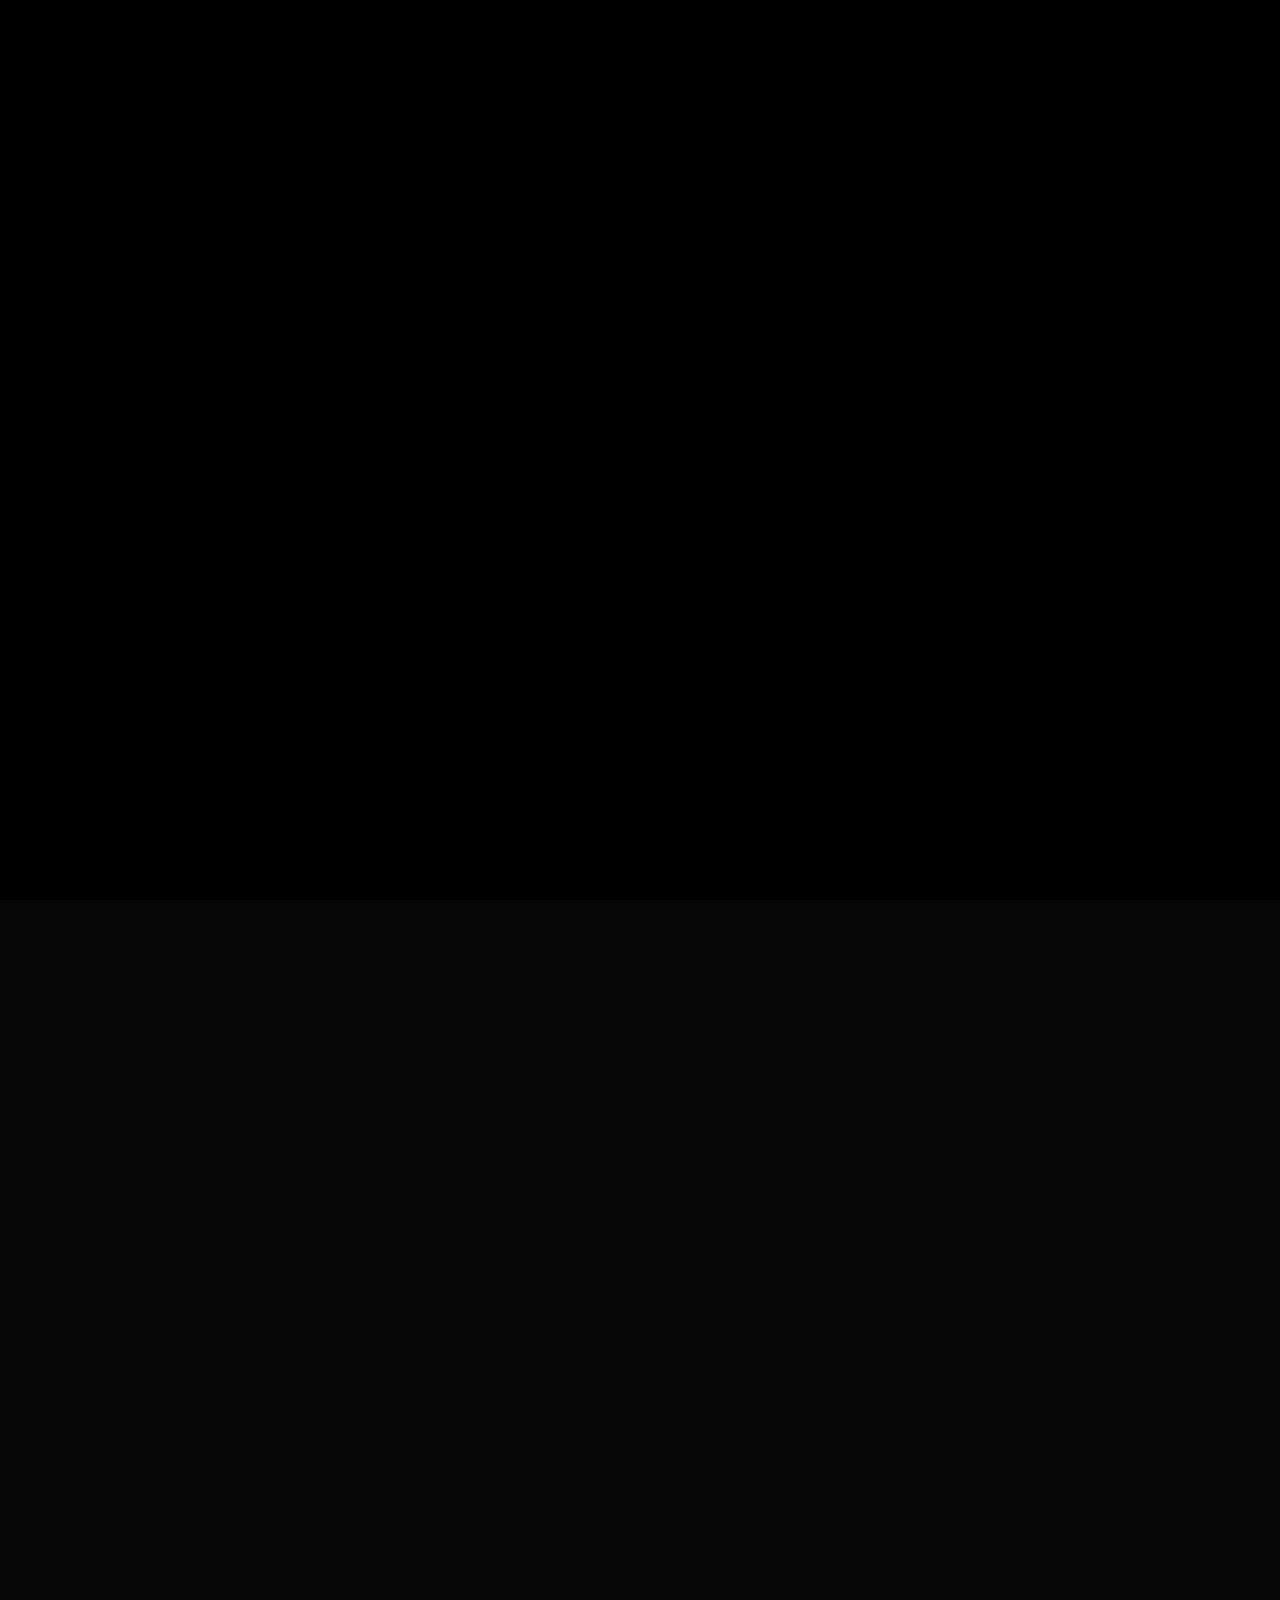
==== index.html @ 96fe430b "feat: preloader polish and cinematic hero section redesign" ====
<!DOCTYPE html>
<html lang="en">
<head>
    <meta charset="UTF-8">
    <meta name="viewport" content="width=device-width, initial-scale=1.0">
    <title>Atharva Agarwal | Designer & Developer</title>
    <meta name="description" content="Portfolio of Atharva Agarwal — Designer, Developer, and Creative Technologist based in Jaipur, India.">
    <link rel="stylesheet" href="https://cdnjs.cloudflare.com/ajax/libs/font-awesome/6.5.0/css/all.min.css">
    <link rel="stylesheet" href="style.css">
</head>
<body>

    <!-- DYNAMIC ENTRY PRELOADER (Horizontal Tapestry Arc + Word Collision + Marvel Reveal) -->
    <div id="preloader" class="marvel-overlay">
        <!-- Flowing Tapestry of Curved Rows -->
        <div class="flow-rows-wrapper" id="flow-wrapper">
            <div class="flow-row row-1" id="flow-row-1"></div>
            <div class="flow-row row-2" id="flow-row-2"></div>
            <div class="flow-row row-3" id="flow-row-3"></div>
            <div class="flow-row row-4" id="flow-row-4"></div>
            <div class="flow-row row-5" id="flow-row-5"></div>
            <div class="flow-row row-6" id="flow-row-6"></div>
        </div>

        <!-- Collision overlays -->
        <div class="collision-wrapper" id="c-wrapper">
            <div class="collision-word word-left" id="c-left">DESIGN</div>
            <div class="collision-word word-right" id="c-right">DEVELOP</div>
        </div>

        <!-- Marvel Centered Logo -->
        <div class="marvel-logo-container">
            <h1 class="marvel-logo" id="marvel-logo-text">ATHARVA</h1>
        </div>
        
        <div class="shockwave" id="marvel-shockwave"></div>
        <div class="marvel-flash" id="marvel-flash-light"></div>
    </div>

    <!-- CUSTOM MOUSE CURSORS -->
    <div id="cursor-dot"></div>
    <div id="cursor-circle"></div>

    <!-- HEADER NAVIGATION WITH PROGRESS BAR -->
    <header id="header">
        <div class="nav-container">
            <div class="nav-brand">
                <a href="#" class="nav-brand-name">ATHARVA AGARWAL</a>
                <span class="nav-brand-title">DESIGNER & DEVELOPER / BIT MESRA</span>
            </div>
            <nav class="nav-menu">
                <ul>
                    <li><a href="#about" class="nav-menu-link">about</a></li>
                    <li><a href="#cases" class="nav-menu-link">works</a></li>
                    <li><a href="#awards" class="nav-menu-link">certs</a></li>
                    <li><a href="#footer" class="nav-menu-link">contact</a></li>
                </ul>
                <a href="resume.pdf" class="nav-resume-btn" target="_blank">Resume</a>
            </nav>
            <button id="mobile-toggle" class="mobile-toggle" aria-label="Toggle menu">
                <span></span><span></span><span></span>
            </button>
        </div>
        <div class="scroll-progress-bar" id="scroll-progress"></div>
    </header>

    <!-- MOBILE NAVIGATION MENU -->
    <div id="mobile-menu" class="mobile-menu">
        <ul>
            <li><a href="#about" class="mobile-menu-link">about</a></li>
            <li><a href="#cases" class="mobile-menu-link">works</a></li>
            <li><a href="#awards" class="mobile-menu-link">certs</a></li>
            <li><a href="#footer" class="mobile-menu-link">contact</a></li>
            <li><a href="resume.pdf" class="mobile-menu-link" target="_blank">resume</a></li>
        </ul>
    </div>

    <main>
        <!-- ============ HERO SECTION ============ -->
        <section id="hero" class="hero-section">
            <div class="container">
                <div class="hero-grid">
                    <!-- Left Side: Massive Typography -->
                    <div class="hero-left">
                        <h1 class="hero-title" id="hero-heading">
                            <span class="split-line"><span class="outline">ATHARVA</span></span>
                            <span class="split-line"><span>AGARWAL</span></span>
                        </h1>
                        <div class="hero-subtitle uppercase">
                            Creative Developer & Designer
                        </div>
                        <div class="hero-meta uppercase">
                            BIT Mesra / Jaipur, India
                        </div>
                    </div>
                    
                    <!-- Right Side: Styled Brutalist Card -->
                    <div class="hero-right">
                        <div class="hero-card">
                            <!-- Rotating availability badge -->
                            <div class="hero-badge-container">
                                <svg viewBox="0 0 100 100" class="hero-badge-star">
                                    <polygon points="50,2 65,35 98,35 71,57 81,91 50,70 19,91 29,57 2,35 35,35" fill="currentColor"/>
                                </svg>
                                <span class="hero-badge-text uppercase"><strong id="current-month">JUN</strong> available for work</span>
                            </div>
                            
                            <p class="hero-description">
                                I am a developer and creative technologist based in India. Pursuing a <strong>BCA at BIT Mesra (Jaipur)</strong>, I combine full-stack engineering with scriptwriting and SEO storytelling. I love minimalist designs, psychological dramas, and cost-efficient AI.
                            </p>
                            
                            <a href="#footer" class="btn-marquee full-width">
                                <span>Get in Touch</span>
                                <div class="marquee-wrapper">
                                    <div class="marquee-inner">
                                        <span>Get in Touch</span>
                                        <span>Get in Touch</span>
                                        <span>Get in Touch</span>
                                        <span>Get in Touch</span>
                                        <span>Get in Touch</span>
                                        <span>Get in Touch</span>
                                    </div>
                                </div>
                            </a>
                        </div>
                    </div>
                </div>
            </div>
        </section>

        <!-- ============ ABOUT SECTION ============ -->
        <section id="about" class="section">
            <div class="container">
                <div class="about-grid">
                    <div class="about-left reveal-up">
                        <div class="about-image-container">
                            <img src="images/atharva.jpg" alt="Atharva Agarwal">
                        </div>
                    </div>
                    <div class="about-right reveal-up" style="--delay: 0.2s">
                        <span class="section-title-label">01 / Profile</span>
                        <h2 class="section-title uppercase">the duality of<br>code & narrative</h2>
                        <div class="about-text">
                            <p>
                                I sit at the intersection of technology and creativity — I don't just write code, I craft experiences. Whether designing backend pipelines or scriptwriting psychological dramas, I bring a unique dual perspective to my projects.
                            </p>
                            <p>
                                With experience building AI-powered tools like <strong>NewsMind.AI</strong> and writing SEO-optimized blogs during my remote internship at <strong>InAmigos Foundation</strong>, I focus on creating high-impact digital experiences.
                            </p>
                        </div>
                        <div class="about-skills-row">
                            <span class="about-skills-header uppercase">Technical capabilities:</span>
                            <div class="skill-pills">
                                <span class="skill-pill">Python</span>
                                <span class="skill-pill">JavaScript</span>
                                <span class="skill-pill">Java</span>
                                <span class="skill-pill">C / C++</span>
                                <span class="skill-pill">Node.js</span>
                                <span class="skill-pill">Express</span>
                                <span class="skill-pill">PostgreSQL</span>
                                <span class="skill-pill">HTML / CSS</span>
                                <span class="skill-pill">Bootstrap</span>
                                <span class="skill-pill">Git / VS Code</span>
                                <span class="skill-pill">Prompt Engineering</span>
                                <span class="skill-pill">Gemini / Claude / ChatGPT</span>
                            </div>
                        </div>
                        <div class="about-skills-row" style="margin-top: 1rem;">
                            <span class="about-skills-header uppercase">Creative capabilities:</span>
                            <div class="skill-pills">
                                <span class="skill-pill">Scriptwriting</span>
                                <span class="skill-pill">Dialogue Design</span>
                                <span class="skill-pill">SEO Copywriting</span>
                                <span class="skill-pill">Event Management</span>
                                <span class="skill-pill">Drama & Scripting</span>
                                <span class="skill-pill">Public Speaking</span>
                            </div>
                        </div>
                    </div>
                </div>
            </div>
        </section>

        <!-- ============ WORKS SECTION ============ -->
        <section id="cases" class="section">
            <div class="container">
                <span class="section-title-label">02 / works</span>
                <h2 class="section-title uppercase">selected cases</h2>
                
                <div class="cases-grid">
                    
                    <!-- Case 1: NewsMind.AI -->
                    <div class="case-row reveal-up">
                        <div class="case-left">
                            <span class="case-index">01</span>
                            <h3 class="case-title uppercase">NewsMind.AI</h3>
                            <p class="case-desc">
                                A real-time AI news comparison and debate scoring platform using a hybrid LLM layout. Analyzes bias, content density, and semantic entropy across news channels.
                            </p>
                            <div class="case-tech">
                                <span class="case-tech-tag">Node.js</span>
                                <span class="case-tech-tag">PostgreSQL</span>
                                <span class="case-tech-tag">Gemini API</span>
                                <span class="case-tech-tag">Socket.io</span>
                            </div>
                            <div class="case-actions">
                                <button class="btn-marquee" data-case="newsmind">
                                    <span>See Details</span>
                                    <div class="marquee-wrapper">
                                        <div class="marquee-inner">
                                            <span>See Details</span>
                                            <span>See Details</span>
                                            <span>See Details</span>
                                            <span>See Details</span>
                                            <span>See Details</span>
                                        </div>
                                    </div>
                                </button>
                                <a href="https://github.com/atharva22agarwal-afk/newsmind-ai" target="_blank" class="btn-marquee">
                                    <span>Repository</span>
                                    <div class="marquee-wrapper">
                                        <div class="marquee-inner">
                                            <span>Repository</span>
                                            <span>Repository</span>
                                            <span>Repository</span>
                                            <span>Repository</span>
                                            <span>Repository</span>
                                        </div>
                                    </div>
                                </a>
                                <a href="https://newsmind-ai.vercel.app/" target="_blank" class="btn-marquee">
                                    <span>Live Demo</span>
                                    <div class="marquee-wrapper">
                                        <div class="marquee-inner">
                                            <span>Live Demo</span>
                                            <span>Live Demo</span>
                                            <span>Live Demo</span>
                                            <span>Live Demo</span>
                                            <span>Live Demo</span>
                                        </div>
                                    </div>
                                </a>
                            </div>
                        </div>
                        <div class="case-right">
                            <div class="case-image-wrapper">
                                <img src="images/newsmind.png" alt="NewsMind.AI Mockup">
                            </div>
                        </div>
                    </div>

                    <!-- Case 2: Lumina -->
                    <div class="case-row reveal-up">
                        <div class="case-left">
                            <span class="case-index">02</span>
                            <h3 class="case-title uppercase">Lumina</h3>
                            <p class="case-desc">
                                A premium developer portfolio utilizing interactive 2D canvas constellation rendering, an integrated custom CLI terminal command parser, and Eclipse/Solar dual theme modes.
                            </p>
                            <div class="case-tech">
                                <span class="case-tech-tag">HTML5 / CSS3</span>
                                <span class="case-tech-tag">JavaScript</span>
                                <span class="case-tech-tag">Canvas API</span>
                                <span class="case-tech-tag">CLI Emulator</span>
                            </div>
                            <div class="case-actions">
                                <button class="btn-marquee" data-case="lumina">
                                    <span>See Details</span>
                                    <div class="marquee-wrapper">
                                        <div class="marquee-inner">
                                            <span>See Details</span>
                                            <span>See Details</span>
                                            <span>See Details</span>
                                            <span>See Details</span>
                                            <span>See Details</span>
                                        </div>
                                    </div>
                                </button>
                                <a href="https://github.com/atharva22agarwal-afk/lumina" target="_blank" class="btn-marquee">
                                    <span>Repository</span>
                                    <div class="marquee-wrapper">
                                        <div class="marquee-inner">
                                            <span>Repository</span>
                                            <span>Repository</span>
                                            <span>Repository</span>
                                            <span>Repository</span>
                                            <span>Repository</span>
                                        </div>
                                    </div>
                                </a>
                                <a href="https://lumina-portfolio.vercel.app/" target="_blank" class="btn-marquee">
                                    <span>Live Demo</span>
                                    <div class="marquee-wrapper">
                                        <div class="marquee-inner">
                                            <span>Live Demo</span>
                                            <span>Live Demo</span>
                                            <span>Live Demo</span>
                                            <span>Live Demo</span>
                                            <span>Live Demo</span>
                                        </div>
                                    </div>
                                </a>
                            </div>
                        </div>
                        <div class="case-right">
                            <div class="case-image-wrapper">
                                <img src="images/lumina.png" alt="Lumina Mockup">
                            </div>
                        </div>
                    </div>

                </div>
            </div>
        </section>

        <!-- ============ AWARDS / CERTIFICATIONS SECTION ============ -->
        <section id="awards" class="section">
            <div class="container">
                <span class="section-title-label">03 / qualifications</span>
                <h2 class="section-title uppercase">certifications</h2>
                
                <div class="awards-table reveal-up">
                    <div class="table-header">
                        <span>CERTIFICATE</span>
                        <span>PLATFORM</span>
                        <span>PROJECT</span>
                    </div>

                    <!-- Row 1 -->
                    <div class="table-row">
                        <span class="row-col">Web Development Training</span>
                        <span class="row-col platform">Samyak, Jaipur</span>
                        <span class="row-col project">
                            Full-Stack Training
                            <span class="row-arrow">
                                <svg width="17" height="17" viewBox="0 0 17 17" xmlns="http://www.w3.org/2000/svg">
                                    <path d="M14.875 13.357V3.643L1.518 17 0 15.482 13.357 2.125H3.643V0H17v13.357z" fill="currentColor"/>
                                </svg>
                            </span>
                        </span>
                        <!-- Hover Marquee -->
                        <div class="table-row-marquee">
                            <div class="row-marquee-inner">
                                <span>Web Development Certificate • Samyak, Jaipur • Web Development Certificate • Samyak, Jaipur • </span>
                            </div>
                        </div>
                    </div>

                    <!-- Row 2 -->
                    <div class="table-row">
                        <span class="row-col">Python Programming</span>
                        <span class="row-col platform">Samyak, Jaipur</span>
                        <span class="row-col project">
                            Algorithms & Scripting
                            <span class="row-arrow">
                                <svg width="17" height="17" viewBox="0 0 17 17" xmlns="http://www.w3.org/2000/svg">
                                    <path d="M14.875 13.357V3.643L1.518 17 0 15.482 13.357 2.125H3.643V0H17v13.357z" fill="currentColor"/>
                                </svg>
                            </span>
                        </span>
                        <!-- Hover Marquee -->
                        <div class="table-row-marquee">
                            <div class="row-marquee-inner">
                                <span>Python Programming Certificate • Samyak, Jaipur • Python Programming Certificate • Samyak, Jaipur • </span>
                            </div>
                        </div>
                    </div>

                    <!-- Row 3 -->
                    <div class="table-row">
                        <span class="row-col">JavaScript Training</span>
                        <span class="row-col platform">Samyak, Jaipur</span>
                        <span class="row-col project">
                            DOM & Interactions
                            <span class="row-arrow">
                                <svg width="17" height="17" viewBox="0 0 17 17" xmlns="http://www.w3.org/2000/svg">
                                    <path d="M14.875 13.357V3.643L1.518 17 0 15.482 13.357 2.125H3.643V0H17v13.357z" fill="currentColor"/>
                                </svg>
                            </span>
                        </span>
                        <!-- Hover Marquee -->
                        <div class="table-row-marquee">
                            <div class="row-marquee-inner">
                                <span>JavaScript Certificate • Samyak, Jaipur • JavaScript Certificate • Samyak, Jaipur • </span>
                            </div>
                        </div>
                    </div>

                    <!-- Row 4 -->
                    <div class="table-row">
                        <span class="row-col">C Programming</span>
                        <span class="row-col platform">Samyak, Jaipur</span>
                        <span class="row-col project">
                            Logic & Syntax
                            <span class="row-arrow">
                                <svg width="17" height="17" viewBox="0 0 17 17" xmlns="http://www.w3.org/2000/svg">
                                    <path d="M14.875 13.357V3.643L1.518 17 0 15.482 13.357 2.125H3.643V0H17v13.357z" fill="currentColor"/>
                                </svg>
                            </span>
                        </span>
                        <!-- Hover Marquee -->
                        <div class="table-row-marquee">
                            <div class="row-marquee-inner">
                                <span>C Programming Certificate • Samyak, Jaipur • C Programming Certificate • Samyak, Jaipur • </span>
                            </div>
                        </div>
                    </div>

                </div>
            </div>
        </section>

        <!-- ============ LET'S CONNECT / FOOTER SECTION ============ -->
        <section id="footer" class="footer-section">
            <div class="container">
                <div class="footer-top reveal-up">
                    <div class="footer-left">
                        <h3 class="footer-title uppercase">LET'S<br>CONNECT</h3>
                    </div>
                    <div class="footer-right">
                        <span class="footer-label uppercase">I'm always interested in:</span>
                        <div class="footer-capsules">
                            
                            <!-- Capsule 1 -->
                            <a href="mailto:atharva22agarwal@gmail.com?subject=👨‍💻%20I%20am%20looking%20for%20a%20Full-Stack%20Developer.%20Let's%20talk" class="footer-capsule">
                                <span>Full-Stack Development</span>
                                <div class="marquee-wrapper">
                                    <div class="marquee-inner">
                                        <span>Full-Stack Development • Full-Stack Development • Full-Stack Development • </span>
                                    </div>
                                </div>
                            </a>

                            <!-- Capsule 2 -->
                            <a href="mailto:atharva22agarwal@gmail.com?subject=🤖%20I%20am%20looking%20for%20an%20AI/LLM%20Integrator.%20Let's%20talk" class="footer-capsule">
                                <span>AI & LLM Integration</span>
                                <div class="marquee-wrapper">
                                    <div class="marquee-inner">
                                        <span>AI & LLM Integration • AI & LLM Integration • AI & LLM Integration • </span>
                                    </div>
                                </div>
                            </a>

                            <!-- Capsule 3 -->
                            <a href="mailto:atharva22agarwal@gmail.com?subject=✍️%20I%20am%20looking%20for%20an%20SEO%20Content%20Writer.%20Let's%20talk" class="footer-capsule">
                                <span>SEO Content Writing</span>
                                <div class="marquee-wrapper">
                                    <div class="marquee-inner">
                                        <span>SEO Content Writing • SEO Content Writing • SEO Content Writing • </span>
                                    </div>
                                </div>
                            </a>

                            <!-- Capsule 4 -->
                            <a href="mailto:atharva22agarwal@gmail.com?subject=🎬%20I%20am%20looking%20for%20a%20Creative%20Writer/Scriptwriter.%20Let's%20talk" class="footer-capsule">
                                <span>Scriptwriting & Story</span>
                                <div class="marquee-wrapper">
                                    <div class="marquee-inner">
                                        <span>Scriptwriting & Story • Scriptwriting & Story • Scriptwriting & Story • </span>
                                    </div>
                                </div>
                            </a>

                            <!-- Capsule 5 -->
                            <a href="mailto:atharva22agarwal@gmail.com?subject=🎨%20I%20am%20looking%20for%20a%20UI/UX%20Designer%20or%20Creative%20Developer.%20Let's%20talk" class="footer-capsule">
                                <span>UI/UX & Creative Design</span>
                                <div class="marquee-wrapper">
                                    <div class="marquee-inner">
                                        <span>UI/UX & Creative Design • UI/UX & Creative Design • UI/UX & Creative Design • </span>
                                    </div>
                                </div>
                            </a>

                            <!-- Capsule 6 -->
                            <a href="mailto:atharva22agarwal@gmail.com?subject=⚙️%20I%20am%20looking%20for%20a%20Backend/Database%20Developer.%20Let's%20talk" class="footer-capsule">
                                <span>Backend & Databases</span>
                                <div class="marquee-wrapper">
                                    <div class="marquee-inner">
                                        <span>Backend & Databases • Backend & Databases • Backend & Databases • </span>
                                    </div>
                                </div>
                            </a>

                            <!-- Capsule 7 -->
                            <a href="mailto:atharva22agarwal@gmail.com?subject=🐍%20I%20am%20looking%20for%20a%20Python%20Developer.%20Let's%20talk" class="footer-capsule">
                                <span>Python & Automation</span>
                                <div class="marquee-wrapper">
                                    <div class="marquee-inner">
                                        <span>Python & Automation • Python & Automation • Python & Automation • </span>
                                    </div>
                                </div>
                            </a>

                            <!-- Capsule 8 -->
                            <a href="mailto:atharva22agarwal@gmail.com?subject=✍️%20I%20am%20looking%20for%20a%20GenAI%20Prompt%20Engineer.%20Let's%20talk" class="footer-capsule">
                                <span>GenAI & Prompts</span>
                                <div class="marquee-wrapper">
                                    <div class="marquee-inner">
                                        <span>GenAI & Prompts • GenAI & Prompts • GenAI & Prompts • </span>
                                    </div>
                                </div>
                            </a>

                        </div>
                    </div>
                </div>

                <div class="footer-bottom">
                    <span class="footer-copy">&copy; 2026 — Designed in Patrick David style, built by <strong>Atharva Agarwal</strong></span>
                    <div class="footer-socials">
                        <a href="https://github.com/atharva22agarwal-afk" target="_blank" class="footer-social-link">Github</a>
                        <a href="https://www.linkedin.com/in/atharva-agrawal-18365a380/" target="_blank" class="footer-social-link">LinkedIn</a>
                        <a href="mailto:atharva22agarwal@gmail.com" class="footer-social-link">Email</a>
                        <a href="tel:+917073646599" class="footer-social-link">Phone</a>
                    </div>
                </div>
            </div>
        </section>
    </main>

    <!-- CASE STUDY DETAIL MODAL OVERLAY -->
    <div class="case-modal-overlay" id="case-modal-overlay"></div>
    <div class="case-modal" id="case-modal">
        <button class="case-modal-close" id="case-modal-close-btn">
            <i class="fa-solid fa-arrow-left"></i> close
        </button>
        <div id="modal-case-body">
            <!-- Dynamic Content Injected via JS -->
        </div>
    </div>

    <!-- GSAP CDN -->
    <script src="https://cdnjs.cloudflare.com/ajax/libs/gsap/3.12.2/gsap.min.js"></script>
    <script src="script.js"></script>
</body>
</html>
---- style.css ----
/* ========================================
   PATRICK DAVID BRUTALIST STYLE SHEET — Atharva Agarwal Portfolio
   "The Minimum is My Religion" - Brutalist, Minimalist Elegance
   ======================================== */

@import url('https://fonts.googleapis.com/css2?family=Space+Grotesk:wght@300;400;500;600;700;800;900&family=Inter:wght@300;400;500;600;700&family=JetBrains+Mono:wght@400;500&display=swap');

:root {
    /* Color Palette */
    --bg-dark: #070707;
    --bg-card: #121212;
    --text-white: #ffffff;
    --text-cream: #f8eee4;
    --text-muted: #8c8c88;
    
    --orange: #ff4f00;
    --orange-dim: rgba(255, 79, 0, 0.1);
    --orange-glow: rgba(255, 79, 0, 0.35);
    
    --border-light: rgba(248, 238, 228, 0.12);
    --border-strong: rgba(248, 238, 228, 0.3);
    
    --ease-brutal: cubic-bezier(0.85, 0, 0.15, 1);
    --ease-out-expo: cubic-bezier(0.19, 1, 0.22, 1);
}

/* ========================================
   RESET & BASE STYLES
   ======================================== */
*, *::before, *::after {
    margin: 0;
    padding: 0;
    box-sizing: border-box;
}

html {
    scroll-behavior: smooth;
    background-color: var(--bg-dark);
    color: var(--text-cream);
    font-family: 'Inter', -apple-system, sans-serif;
    font-size: 16px;
    scrollbar-width: thin;
    scrollbar-color: var(--orange) var(--bg-dark);
    overflow-x: hidden;
}

html::-webkit-scrollbar { width: 4px; }
html::-webkit-scrollbar-track { background: var(--bg-dark); }
html::-webkit-scrollbar-thumb { background: var(--orange); }

body {
    background-color: var(--bg-dark);
    color: var(--text-cream);
    overflow-x: hidden;
    line-height: 1.5;
    cursor: none; /* Hide cursor for custom cursor */
}

a { text-decoration: none; color: inherit; cursor: none; }
button { cursor: none; border: none; background: none; font-family: inherit; }
img { max-width: 100%; display: block; }
ul { list-style: none; }

::selection {
    background: var(--orange);
    color: var(--text-white);
}

.container {
    max-width: 1400px;
    margin: 0 auto;
    padding: 0 3rem;
}

.section {
    padding: 100px 0;
    border-bottom: 1px solid var(--border-light);
    position: relative;
}

.uppercase {
    text-transform: uppercase;
}

/* ========================================
   CUSTOM MOUSE CURSOR
   ======================================== */
#cursor-dot {
    position: fixed;
    width: 6px;
    height: 6px;
    background: var(--orange);
    border-radius: 50%;
    pointer-events: none;
    z-index: 100000;
    transform: translate(-50%, -50%);
    transition: transform 0.1s;
}

#cursor-circle {
    position: fixed;
    width: 34px;
    height: 34px;
    border: 1px solid var(--orange);
    border-radius: 50%;
    pointer-events: none;
    z-index: 99999;
    transform: translate(-50%, -50%);
    transition: transform 0.25s cubic-bezier(0.215, 0.61, 0.355, 1);
}

body.hovering #cursor-circle {
    transform: translate(-50%, -50%) scale(1.6);
    background: rgba(255, 79, 0, 0.08);
    border-color: var(--orange);
}

body.hovering #cursor-dot {
    transform: translate(-50%, -50%) scale(0.5);
}

/* ========================================
   DYNAMIC ENTRY PRELOADER
   ======================================== */
/* ========================================
   DYNAMIC ENTRY PRELOADER (Combined Intro)
   ======================================== */
#preloader {
    position: fixed;
    top: 0; left: 0;
    width: 100%; height: 100vh;
    background: #000;
    z-index: 999999;
    display: flex;
    align-items: center;
    justify-content: center;
    overflow: hidden;
}

.flow-rows-wrapper {
    position: absolute;
    top: 0; left: 0;
    width: 100%; height: 100%;
    opacity: 1;
    z-index: 95;
    transition: transform 1.2s cubic-bezier(0.19, 1, 0.22, 1), opacity 0.8s;
    overflow: hidden;
}

.flow-row {
    position: absolute;
    display: flex;
    gap: 1.2rem;
    width: max-content;
    padding: 1rem 0;
    will-change: transform;
}

.row-1 { top: 2vh; }
.row-2 { top: 16vh; }
.row-3 { top: 30vh; }
.row-4 { top: 57vh; }
.row-5 { top: 71vh; }
.row-6 { top: 85vh; }

.flow-row img {
    width: 220px;
    height: 140px;
    object-fit: cover;
    border-radius: 6px;
    filter: grayscale(40%) brightness(0.6);
    border: 1px solid rgba(255, 255, 255, 0.08);
    will-change: transform;
    transition: filter 0.3s, border-color 0.3s;
}

.flow-row img:hover {
    filter: grayscale(0%) brightness(0.85);
    border-color: var(--orange);
}

.collision-wrapper {
    position: absolute;
    top: 0; left: 0;
    width: 100%; height: 100%;
    display: flex;
    align-items: center;
    justify-content: center;
    z-index: 98;
    pointer-events: none;
    overflow: hidden;
}

.collision-wrapper .collision-word {
    font-family: 'Space Grotesk', sans-serif;
    font-weight: 900;
    font-size: clamp(3.5rem, 11vw, 9.5rem);
    color: var(--text-cream);
    position: absolute;
    white-space: nowrap;
    text-shadow: 0 0 30px rgba(0, 0, 0, 0.95);
    opacity: 0;
}

.word-left {
    right: 50%;
    margin-right: 1.5rem;
    text-align: right;
}

.word-right {
    left: 50%;
    margin-left: 1.5rem;
    text-align: left;
}

.marvel-logo-container {
    display: flex;
    align-items: center;
    justify-content: center;
    width: 100%;
    z-index: 105;
    position: relative;
}

.marvel-logo {
    font-family: 'Space Grotesk', sans-serif;
    font-weight: 900;
    font-size: clamp(3rem, 12vw, 9rem);
    letter-spacing: -3px;
    text-transform: uppercase;
    line-height: 0.8;
    text-align: center;
    background-size: cover;
    background-position: center;
    -webkit-background-clip: text;
    -webkit-text-fill-color: transparent;
    background-clip: text;
    transform: scale(0.65);
    filter: drop-shadow(0 0 15px rgba(255, 79, 0, 0.15));
    border: 4px solid transparent;
    padding: 1.5rem 3rem;
    opacity: 0;
    transition: background 0.05s, border-color 0.15s, background-color 0.15s;
}

.marvel-flash {
    position: absolute;
    top: 0; left: 0;
    width: 100%; height: 100%;
    background: #fff;
    z-index: 110;
    opacity: 0;
    pointer-events: none;
}

.shockwave {
    position: absolute;
    border: 6px solid var(--orange);
    border-radius: 50%;
    width: 10px; height: 10px;
    opacity: 0;
    pointer-events: none;
    z-index: 102;
    filter: drop-shadow(0 0 15px var(--orange));
}

.hidden {
    display: none !important;
}

/* ========================================
   HEADER NAVIGATION WITH PROGRESS BAR
   ======================================== */
#header {
    position: fixed;
    top: 0; left: 0;
    width: 100%;
    background: rgba(7, 7, 7, 0.9);
    backdrop-filter: blur(10px);
    -webkit-backdrop-filter: blur(10px);
    border-bottom: 1px solid var(--border-light);
    z-index: 9999;
    transition: transform 0.8s var(--ease-out-expo);
}

.nav-container {
    display: flex;
    justify-content: space-between;
    align-items: center;
    padding: 1.5rem 3rem;
}

.nav-brand {
    display: flex;
    flex-direction: column;
}

.nav-brand-name {
    font-family: 'Space Grotesk', sans-serif;
    font-weight: 700;
    font-size: 1.1rem;
    letter-spacing: 1px;
    color: var(--text-white);
}

.nav-brand-title {
    font-size: 0.72rem;
    color: var(--text-muted);
    letter-spacing: 1.5px;
    margin-top: 2px;
}

.nav-menu {
    display: flex;
    align-items: center;
    gap: 3rem;
}

.nav-menu ul {
    display: flex;
    gap: 2.5rem;
}

.nav-menu-link {
    font-family: 'Space Grotesk', sans-serif;
    font-size: 0.85rem;
    font-weight: 500;
    letter-spacing: 1.5px;
    color: var(--text-cream);
    text-transform: uppercase;
    position: relative;
    padding: 0.3rem 0;
    transition: color 0.3s;
}

.nav-menu-link:hover {
    color: var(--orange);
}

.nav-menu-link::after {
    content: '';
    position: absolute;
    bottom: 0; left: 0;
    width: 0; height: 1.5px;
    background-color: var(--orange);
    transition: width 0.3s var(--ease-out-expo);
}

.nav-menu-link:hover::after {
    width: 100%;
}

.nav-resume-btn {
    font-family: 'Space Grotesk', sans-serif;
    font-size: 0.8rem;
    letter-spacing: 1.5px;
    padding: 0.5rem 1.2rem;
    border: 1px solid var(--border-strong);
    text-transform: uppercase;
    transition: all 0.3s;
}

.nav-resume-btn:hover {
    border-color: var(--orange);
    background: var(--orange-dim);
    color: var(--orange);
}

/* Header Scroll Progress Bar */
.scroll-progress-bar {
    position: absolute;
    bottom: -1px; left: 0;
    width: 0%;
    height: 2px;
    background-color: var(--orange);
    transition: width 0.1s ease-out;
}

.mobile-toggle {
    display: none;
    flex-direction: column;
    gap: 6px;
    z-index: 10000;
}

.mobile-toggle span {
    width: 28px;
    height: 1.5px;
    background-color: var(--text-cream);
    transition: all 0.3s;
}

.mobile-toggle.active span:nth-child(1) { transform: rotate(45deg) translate(5px, 5px); }
.mobile-toggle.active span:nth-child(2) { opacity: 0; }
.mobile-toggle.active span:nth-child(3) { transform: rotate(-45deg) translate(6px, -6px); }

.mobile-menu {
    position: fixed;
    top: 0; right: -100%;
    width: 100%; height: 100vh;
    background: var(--bg-dark);
    z-index: 9998;
    display: flex;
    align-items: center;
    justify-content: center;
    transition: right 0.6s var(--ease-brutal);
    border-left: 1px solid var(--border-light);
}

.mobile-menu.active {
    right: 0;
}

.mobile-menu ul {
    display: flex;
    flex-direction: column;
    gap: 2.5rem;
    text-align: center;
}

.mobile-menu-link {
    font-family: 'Space Grotesk', sans-serif;
    font-size: 2rem;
    font-weight: 700;
    letter-spacing: 2px;
    text-transform: uppercase;
}

.mobile-menu-link:hover {
    color: var(--orange);
}

/* ========================================
   HERO SECTION — Brutalist Splits
   ======================================== */
.hero-section {
    min-height: 100vh;
    display: flex;
    align-items: center;
    padding-top: 120px;
    overflow: hidden;
}

.hero-grid {
    display: grid;
    grid-template-columns: 1.2fr 1fr;
    gap: 4rem;
    align-items: start;
    width: 100%;
}

.hero-left {
    display: flex;
    flex-direction: column;
}

.hero-badge-container {
    display: flex;
    align-items: center;
    gap: 1.5rem;
    margin-bottom: 2rem;
}

.hero-badge-star {
    width: 48px;
    height: 48px;
    color: var(--orange);
    animation: rotate-star 20s linear infinite;
}

@keyframes rotate-star {
    to { transform: rotate(360deg); }
}

.hero-badge-text {
    font-family: 'Space Grotesk', sans-serif;
    font-size: 0.8rem;
    letter-spacing: 2px;
    color: var(--text-muted);
}

.hero-title {
    font-family: 'Space Grotesk', sans-serif;
    font-weight: 900;
    font-size: clamp(3.2rem, 8vw, 6.8rem);
    line-height: 0.9;
    letter-spacing: -2px;
    color: var(--text-white);
    margin-bottom: 3rem;
}

.split-line {
    display: block;
    overflow: hidden;
    perspective: 1000px;
}

.split-line span {
    display: block;
    transform: translateY(100%) rotateX(-45deg);
    transform-origin: top left;
    transition: transform 1.6s cubic-bezier(0.19, 1, 0.22, 1);
}

.hero-title.active .split-line span {
    transform: translateY(0%) rotateX(0deg);
}

.hero-subtitle {
    font-family: 'Space Grotesk', sans-serif;
    font-size: 1.1rem;
    font-weight: 700;
    letter-spacing: 4px;
    color: var(--orange);
    margin-top: 1rem;
    margin-bottom: 2.5rem;
    text-transform: uppercase;
}

.hero-right {
    display: flex;
    flex-direction: column;
    padding-top: 1rem;
}

.hero-description {
    font-size: clamp(1.1rem, 2vw, 1.4rem);
    color: var(--text-cream);
    line-height: 1.6;
    font-weight: 400;
}

/* ========================================
   REFINED HERO DESIGN ADDITIONS
   ======================================== */
.hero-title span.outline {
    -webkit-text-stroke: 1.5px var(--text-cream);
    color: transparent;
}

.hero-meta {
    font-family: 'JetBrains Mono', monospace;
    font-size: 0.82rem;
    letter-spacing: 2px;
    color: var(--text-muted);
    margin-top: 0.8rem;
    display: flex;
    align-items: center;
    gap: 0.6rem;
}

.hero-meta::before {
    content: '';
    display: inline-block;
    width: 6px;
    height: 6px;
    background-color: var(--orange);
    border-radius: 50%;
}

.hero-card {
    background-color: var(--bg-card);
    border: 1px solid var(--border-light);
    padding: 3rem 2.5rem;
    border-radius: 8px;
    display: flex;
    flex-direction: column;
    gap: 2rem;
    position: relative;
    box-shadow: 0 20px 40px rgba(0,0,0,0.5);
    transition: border-color 0.4s var(--ease-out-expo), box-shadow 0.4s var(--ease-out-expo), transform 0.4s var(--ease-out-expo);
}

.hero-card:hover {
    border-color: var(--orange);
    box-shadow: 0 20px 45px rgba(255, 79, 0, 0.06);
    transform: translateY(-4px);
}

.hero-card .hero-badge-container {
    margin-bottom: 0;
}

.hero-card .hero-description {
    font-size: 1.05rem;
    line-height: 1.65;
    color: var(--text-cream);
}

.btn-marquee.full-width {
    width: 100%;
    max-width: none;
    text-align: center;
}

.hero-description strong {
    font-weight: 700;
    color: var(--orange);
}

/* ========================================
   MARQUEE BUTTON ANIMATION
   ======================================== */
.btn-marquee {
    position: relative;
    display: inline-flex;
    align-items: center;
    justify-content: center;
    border: 1px solid var(--border-strong);
    padding: 1.2rem 3rem;
    font-family: 'Space Grotesk', sans-serif;
    font-size: 0.85rem;
    font-weight: 600;
    letter-spacing: 2px;
    text-transform: uppercase;
    overflow: hidden;
    transition: all 0.4s var(--ease-out-expo);
    max-width: 280px;
    background: transparent;
}

.btn-marquee > span {
    transition: transform 0.4s var(--ease-out-expo);
}

.marquee-wrapper {
    position: absolute;
    top: 0; left: 0;
    width: 100%; height: 100%;
    display: flex;
    align-items: center;
    background-color: var(--orange);
    color: var(--text-white);
    transform: translateY(100%);
    transition: transform 0.4s var(--ease-out-expo);
    pointer-events: none;
}

.marquee-inner {
    display: flex;
    white-space: nowrap;
    animation: marquee-scroll 10s linear infinite;
    animation-play-state: paused;
}

.marquee-inner span {
    padding: 0 1rem;
    font-family: 'Space Grotesk', sans-serif;
    font-weight: 700;
    letter-spacing: 2px;
    font-size: 0.85rem;
}

.btn-marquee:hover {
    border-color: var(--orange);
}

.btn-marquee:hover > span {
    transform: translateY(-150%);
}

.btn-marquee:hover .marquee-wrapper {
    transform: translateY(0);
}

.btn-marquee:hover .marquee-inner {
    animation-play-state: running;
}

@keyframes marquee-scroll {
    0% { transform: translate3d(0, 0, 0); }
    100% { transform: translate3d(-50%, 0, 0); }
}

/* ========================================
   ABOUT SECTION
   ======================================== */
.about-grid {
    display: grid;
    grid-template-columns: 1fr 1.2fr;
    gap: 5rem;
    align-items: start;
}

.about-left {
    position: relative;
    border: 1px solid var(--border-light);
    background: var(--bg-card);
    padding: 1.5rem;
}

.about-image-container {
    width: 100%;
    aspect-ratio: 3/4;
    overflow: hidden;
    filter: grayscale(100%);
    transition: filter 0.6s var(--ease-out-expo);
}

.about-left:hover .about-image-container {
    filter: grayscale(0%);
}

.about-image-container img {
    width: 100%;
    height: 100%;
    object-fit: cover;
    transition: transform 0.6s var(--ease-out-expo);
}

.about-left:hover .about-image-container img {
    transform: scale(1.03);
}

.about-right {
    display: flex;
    flex-direction: column;
    gap: 2rem;
}

.section-title-label {
    font-family: 'Space Grotesk', sans-serif;
    font-size: 0.8rem;
    color: var(--orange);
    letter-spacing: 3px;
    font-weight: 600;
    text-transform: uppercase;
}

.section-title {
    font-family: 'Space Grotesk', sans-serif;
    font-size: clamp(2.2rem, 5vw, 3.8rem);
    font-weight: 800;
    line-height: 1;
    color: var(--text-white);
    margin-top: 0.5rem;
    margin-bottom: 2rem;
}

.about-text p {
    font-size: clamp(1.05rem, 1.8vw, 1.2rem);
    color: var(--text-cream);
    line-height: 1.7;
    margin-bottom: 1.5rem;
}

.about-text strong {
    color: var(--orange);
    font-weight: 700;
}

.about-skills-row {
    margin-top: 1.5rem;
    display: flex;
    flex-direction: column;
    gap: 1rem;
}

.about-skills-header {
    font-family: 'Space Grotesk', sans-serif;
    font-size: 0.9rem;
    font-weight: 700;
    letter-spacing: 1.5px;
    color: var(--text-white);
}

.skill-pills {
    display: flex;
    flex-wrap: wrap;
    gap: 0.6rem;
}

.skill-pill {
    padding: 0.5rem 1rem;
    border: 1px solid var(--border-light);
    font-family: 'Space Grotesk', sans-serif;
    font-size: 0.78rem;
    letter-spacing: 1px;
    transition: all 0.3s;
}

.skill-pill:hover {
    border-color: var(--orange);
    color: var(--orange);
    background: var(--orange-dim);
}

/* ========================================
   SELECTED WORKS — Asymmetrical Brutalist Grid
   ======================================== */
.cases-grid {
    display: flex;
    flex-direction: column;
    gap: 6rem;
    margin-top: 4rem;
}

.case-row {
    display: grid;
    grid-template-columns: 1fr 1.2fr;
    gap: 4rem;
    align-items: center;
    border-bottom: 1px solid var(--border-light);
    padding-bottom: 6rem;
}

.case-row:nth-child(even) {
    grid-template-columns: 1.2fr 1fr;
}

.case-row:nth-child(even) .case-left {
    order: 2;
}

.case-row:nth-child(even) .case-right {
    order: 1;
}

.case-row:last-child {
    border-bottom: none;
    padding-bottom: 0;
}

.case-left {
    display: flex;
    flex-direction: column;
    gap: 1.5rem;
}

.case-index {
    font-family: 'Space Grotesk', sans-serif;
    font-size: 1.2rem;
    font-weight: 700;
    color: var(--orange);
}

.case-title {
    font-family: 'Space Grotesk', sans-serif;
    font-size: clamp(2rem, 4vw, 3.2rem);
    font-weight: 800;
    line-height: 0.9;
    color: var(--text-white);
}

.case-desc {
    font-size: 1rem;
    color: var(--text-muted);
    line-height: 1.6;
}

.case-tech {
    display: flex;
    flex-wrap: wrap;
    gap: 0.5rem;
    margin-top: 0.5rem;
}

.case-tech-tag {
    font-family: 'JetBrains Mono', monospace;
    font-size: 0.72rem;
    color: var(--text-cream);
    padding: 0.2rem 0.6rem;
    background: rgba(255,255,255,0.05);
    border: 1px solid var(--border-light);
}

.case-right {
    position: relative;
    border: 1px solid var(--border-light);
    background: var(--bg-card);
    padding: 1.5rem;
    overflow: hidden;
}

.case-image-wrapper {
    width: 100%;
    aspect-ratio: 16/10;
    overflow: hidden;
    filter: grayscale(100%);
    transition: filter 0.6s var(--ease-out-expo);
}

.case-right:hover .case-image-wrapper {
    filter: grayscale(0%);
}

.case-image-wrapper img {
    width: 100%;
    height: 100%;
    object-fit: cover;
    transition: transform 0.6s var(--ease-out-expo);
}

.case-right:hover .case-image-wrapper img {
    transform: scale(1.02);
}

/* ========================================
   CERTIFICATIONS — Brutalist Awards Table
   ======================================== */
.awards-section {
    margin-top: 2rem;
}

.awards-table {
    display: flex;
    flex-direction: column;
    margin-top: 3rem;
}

.table-header {
    display: grid;
    grid-template-columns: 1.2fr 1fr 1fr;
    padding: 1.5rem 2rem;
    border-bottom: 2px solid var(--border-strong);
    font-family: 'Space Grotesk', sans-serif;
    font-weight: 700;
    font-size: 0.85rem;
    letter-spacing: 2px;
    color: var(--text-muted);
}

.table-row {
    position: relative;
    display: grid;
    grid-template-columns: 1.2fr 1fr 1fr;
    padding: 2.2rem 2rem;
    border-bottom: 1px solid var(--border-light);
    align-items: center;
    transition: all 0.4s var(--ease-out-expo);
    overflow: hidden;
}

.table-row:hover {
    border-color: var(--orange);
}

.row-col {
    font-family: 'Space Grotesk', sans-serif;
    font-weight: 600;
    font-size: clamp(0.95rem, 1.8vw, 1.3rem);
    color: var(--text-cream);
    z-index: 2;
    transition: color 0.3s, opacity 0.3s var(--ease-out-expo);
}

.row-col.platform {
    font-weight: 400;
    color: var(--text-muted);
}

.row-col.project {
    display: flex;
    justify-content: space-between;
    align-items: center;
}

.row-arrow {
    display: flex;
    width: 24px;
    height: 24px;
    align-items: center;
    justify-content: center;
    transition: transform 0.3s var(--ease-out-expo);
}

.row-col svg {
    width: 14px;
    height: 14px;
    fill: var(--text-muted);
    transition: fill 0.3s;
}

/* Sliding Hover Marquee Overlay on Table Rows */
.table-row-marquee {
    position: absolute;
    top: 0; left: 0;
    width: 100%; height: 100%;
    background-color: var(--orange);
    display: flex;
    align-items: center;
    transform: translateY(101%);
    transition: transform 0.4s var(--ease-brutal);
    z-index: 1;
    pointer-events: none;
}

.table-row:hover .table-row-marquee {
    transform: translateY(0%);
}

.row-marquee-inner {
    display: flex;
    white-space: nowrap;
    animation: marquee-scroll 12s linear infinite;
    animation-play-state: paused;
}

.row-marquee-inner span {
    padding: 0 2rem;
    font-family: 'Space Grotesk', sans-serif;
    font-weight: 800;
    font-size: 1.1rem;
    letter-spacing: 2px;
    color: var(--text-white);
    text-transform: uppercase;
}

.table-row:hover .row-marquee-inner {
    animation-play-state: running;
}

.table-row:hover .row-col {
    opacity: 0;
    pointer-events: none;
}

.table-row:hover .row-arrow {
    transform: rotate(45deg);
}

.table-row:hover svg {
    fill: var(--text-white);
}

/* ========================================
   LET'S CONNECT — Brutalist Footer
   ======================================== */
.footer-section {
    padding: 120px 0 60px 0;
    background-color: var(--bg-dark);
}

.footer-top {
    display: grid;
    grid-template-columns: 1fr 1fr;
    gap: 4rem;
    margin-bottom: 6rem;
}

.footer-title {
    font-family: 'Space Grotesk', sans-serif;
    font-weight: 900;
    font-size: clamp(3.5rem, 8vw, 7.5rem);
    line-height: 0.9;
    letter-spacing: -2px;
    color: var(--text-white);
}

.footer-right {
    display: flex;
    flex-direction: column;
    gap: 2.5rem;
    padding-top: 1.5rem;
}

.footer-label {
    font-family: 'Space Grotesk', sans-serif;
    font-size: 1.2rem;
    color: var(--text-cream);
    font-weight: 500;
}

.footer-capsules {
    display: flex;
    flex-wrap: wrap;
    gap: 1rem;
}

.footer-capsule {
    position: relative;
    display: inline-flex;
    align-items: center;
    justify-content: center;
    border: 1px solid var(--border-strong);
    padding: 0.8rem 2rem;
    font-family: 'Space Grotesk', sans-serif;
    font-size: 0.78rem;
    font-weight: 600;
    letter-spacing: 1.5px;
    text-transform: uppercase;
    border-radius: 50px;
    overflow: hidden;
    transition: all 0.4s var(--ease-out-expo);
    background: transparent;
}

.footer-capsule > span {
    transition: transform 0.4s var(--ease-out-expo);
    z-index: 2;
}

.footer-capsule .marquee-wrapper {
    border-radius: 50px;
    transform: translateY(100%);
    z-index: 1;
}

.footer-capsule:hover {
    border-color: var(--orange);
}

.footer-capsule:hover > span {
    transform: translateY(-150%);
}

.footer-capsule:hover .marquee-wrapper {
    transform: translateY(0);
}

.footer-capsule:hover .marquee-inner {
    animation-play-state: running;
}

/* Footer Bottom Links & Socials */
.footer-bottom {
    display: flex;
    justify-content: space-between;
    align-items: center;
    padding-top: 3rem;
    border-top: 1px solid var(--border-light);
}

.footer-copy {
    font-size: 0.85rem;
    color: var(--text-muted);
}

.footer-copy strong {
    color: var(--orange);
}

.footer-socials {
    display: flex;
    gap: 2rem;
}

.footer-social-link {
    font-family: 'Space Grotesk', sans-serif;
    font-size: 0.85rem;
    font-weight: 600;
    letter-spacing: 1px;
    text-transform: uppercase;
    color: var(--text-muted);
    transition: color 0.3s;
}

.footer-social-link:hover {
    color: var(--orange);
}

/* ========================================
   CASE STUDY SLIDE-IN OVERLAY MODAL
   ======================================== */
.case-modal {
    position: fixed;
    top: 0; right: -100%;
    width: 50%;
    height: 100vh;
    background-color: var(--bg-card);
    border-left: 1px solid var(--border-strong);
    z-index: 100000;
    padding: 5rem 4rem;
    overflow-y: auto;
    transition: right 0.75s var(--ease-brutal);
    box-shadow: -20px 0 60px rgba(0,0,0,0.6);
}

.case-modal.active {
    right: 0;
}

.case-modal-overlay {
    position: fixed;
    top: 0; left: 0;
    width: 100%; height: 100vh;
    background: rgba(0,0,0,0.7);
    backdrop-filter: blur(8px);
    -webkit-backdrop-filter: blur(8px);
    z-index: 99999;
    opacity: 0;
    visibility: hidden;
    transition: opacity 0.5s var(--ease-out-expo);
}

.case-modal-overlay.active {
    opacity: 1;
    visibility: visible;
}

.case-modal-close {
    position: absolute;
    top: 2rem; left: 2rem;
    font-size: 1rem;
    font-family: 'Space Grotesk', sans-serif;
    letter-spacing: 1.5px;
    text-transform: uppercase;
    color: var(--text-muted);
    transition: color 0.3s;
    display: flex;
    align-items: center;
    gap: 0.5rem;
}

.case-modal-close:hover {
    color: var(--orange);
}

.modal-case-index {
    font-family: 'Space Grotesk', sans-serif;
    font-size: 1.1rem;
    font-weight: 700;
    color: var(--orange);
    margin-bottom: 0.5rem;
}

.modal-case-title {
    font-family: 'Space Grotesk', sans-serif;
    font-size: clamp(2rem, 3.5vw, 4rem);
    font-weight: 800;
    line-height: 0.9;
    color: var(--text-white);
    margin-bottom: 0.5rem;
}

.modal-case-subtitle {
    font-size: 1rem;
    color: var(--text-muted);
    font-style: italic;
    margin-bottom: 2.5rem;
}

.modal-case-desc {
    font-size: 1.05rem;
    color: var(--text-cream);
    line-height: 1.7;
    margin-bottom: 2.5rem;
}

.modal-case-section-title {
    font-family: 'Space Grotesk', sans-serif;
    font-size: 0.85rem;
    font-weight: 700;
    letter-spacing: 1.5px;
    color: var(--text-white);
    text-transform: uppercase;
    margin-bottom: 1.2rem;
    border-bottom: 1px solid var(--border-light);
    padding-bottom: 0.5rem;
}

.modal-case-bullets {
    display: flex;
    flex-direction: column;
    gap: 1.2rem;
    margin-bottom: 2.5rem;
}

.modal-bullet-item {
    display: flex;
    gap: 0.8rem;
    align-items: flex-start;
    color: var(--text-muted);
    line-height: 1.6;
    font-size: 0.95rem;
}

.modal-bullet-item svg {
    width: 14px;
    height: 14px;
    fill: var(--orange);
    margin-top: 5px;
    flex-shrink: 0;
}

.modal-case-tech {
    display: flex;
    flex-wrap: wrap;
    gap: 0.6rem;
}

/* ========================================
   RESPONSIVE DESIGN (MEDIA QUERIES)
   ======================================== */
@media (max-width: 1200px) {
    .container { padding: 0 2rem; }
    .nav-container { padding: 1.5rem 2rem; }
    .hero-grid { gap: 2rem; }
    .case-modal { width: 70%; }
}

@media (max-width: 992px) {
    .hero-grid { grid-template-columns: 1fr; gap: 3rem; }
    .hero-right { padding-top: 0; }
    .about-grid { grid-template-columns: 1fr; gap: 3rem; }
    .case-row { grid-template-columns: 1fr !important; gap: 2rem; }
    .case-row:nth-child(even) .case-left { order: 1; }
    .case-row:nth-child(even) .case-right { order: 2; }
    .table-header { display: none; }
    .table-row { grid-template-columns: 1fr; gap: 0.8rem; padding: 1.5rem 1rem; }
    .row-col { font-size: 1.1rem; }
    .row-col.platform { font-size: 0.9rem; }
    .footer-top { grid-template-columns: 1fr; gap: 3rem; }
    .case-modal { width: 85%; padding: 4rem 2rem; }
}

@media (max-width: 768px) {
    body { cursor: auto; }
    #cursor-dot, #cursor-circle { display: none !important; }
    .nav-menu { display: none; }
    .mobile-toggle { display: flex; }
    .hero-badge-container { margin-bottom: 1.5rem; }
    .hero-title { margin-bottom: 2rem; }
    .footer-bottom { flex-direction: column; gap: 1.5rem; text-align: center; }
    .case-modal { width: 100%; }
}

@media (max-width: 480px) {
    .container { padding: 0 1.2rem; }
    .nav-container { padding: 1.5rem 1.2rem; }
    .section { padding: 60px 0; }
    .hero-section { padding-top: 100px; }
    .hero-badge-star { width: 36px; height: 36px; }
    .btn-marquee { width: 100%; max-width: none; }
}

/* ========================================
   REVEAL ON SCROLL ANIMATIONS
   ======================================== */
.reveal-up {
    opacity: 0;
    transform: translateY(40px);
    transition: opacity 1.2s var(--ease-out-expo), transform 1.2s var(--ease-out-expo);
    transition-delay: var(--delay, 0s);
}

.reveal-up.active {
    opacity: 1;
    transform: translateY(0);
}

/* ========================================
   PROJECT & MODAL EXTERNAL LINKS
   ======================================== */
.case-actions {
    display: flex;
    gap: 1rem;
    margin-top: 2rem;
    flex-wrap: wrap;
    align-items: center;
}

.btn-brutal {
    position: relative;
    display: inline-flex;
    align-items: center;
    justify-content: center;
    border: 1px solid var(--border-strong);
    padding: 1.2rem 2.2rem;
    font-family: 'Space Grotesk', sans-serif;
    font-size: 0.82rem;
    font-weight: 600;
    letter-spacing: 1.5px;
    text-transform: uppercase;
    transition: all 0.4s var(--ease-out-expo);
    background: transparent;
    color: var(--text-cream);
    gap: 0.5rem;
}

.btn-brutal:hover {
    border-color: var(--orange);
    background-color: var(--orange-dim);
    color: var(--orange);
}

.btn-brutal i {
    font-size: 0.9rem;
}

.modal-case-links {
    display: flex;
    gap: 1.5rem;
    margin-bottom: 2.5rem;
    flex-wrap: wrap;
}

.modal-link {
    font-family: 'Space Grotesk', sans-serif;
    font-size: 0.85rem;
    font-weight: 700;
    text-transform: uppercase;
    color: var(--text-cream);
    letter-spacing: 1.5px;
    display: inline-flex;
    align-items: center;
    gap: 0.5rem;
    border: 1px solid var(--border-strong);
    padding: 0.6rem 1.5rem;
    transition: all 0.3s;
}

.modal-link:hover {
    color: var(--orange);
    border-color: var(--orange);
    background: var(--orange-dim);
}
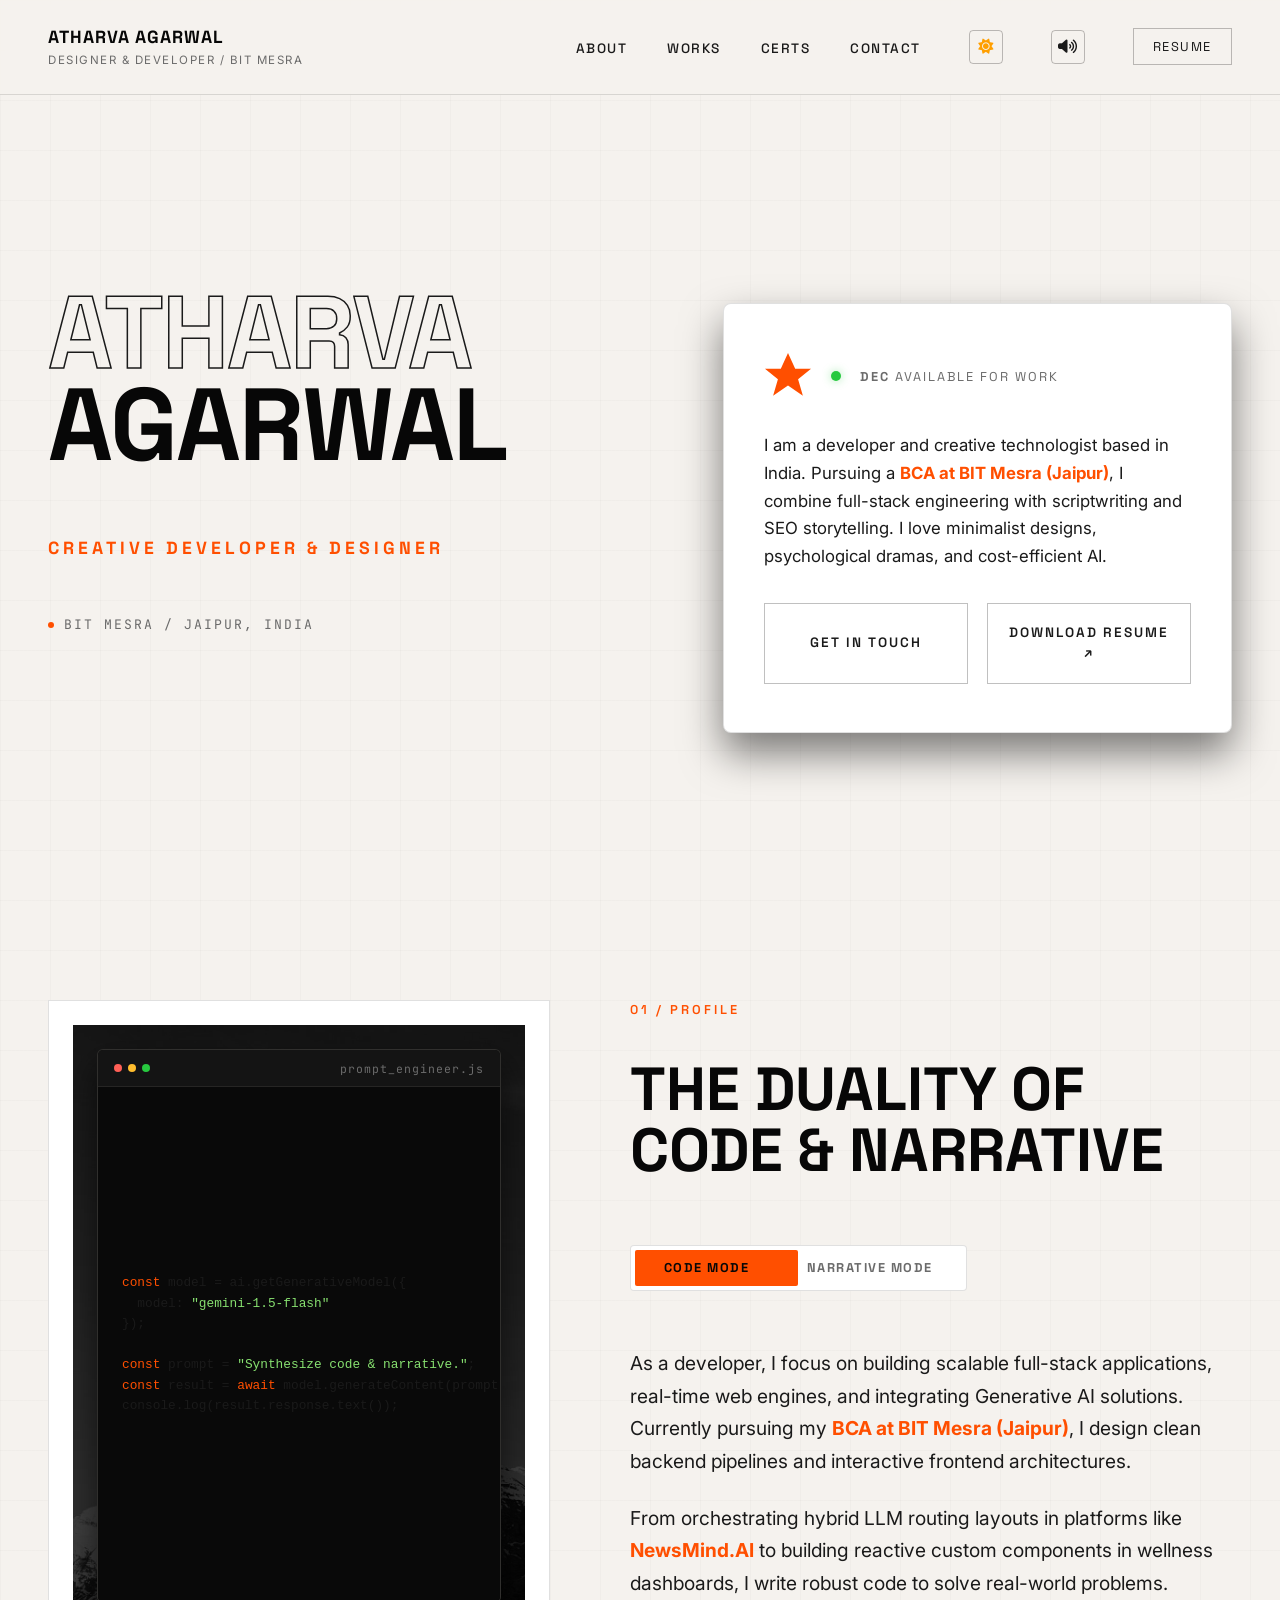
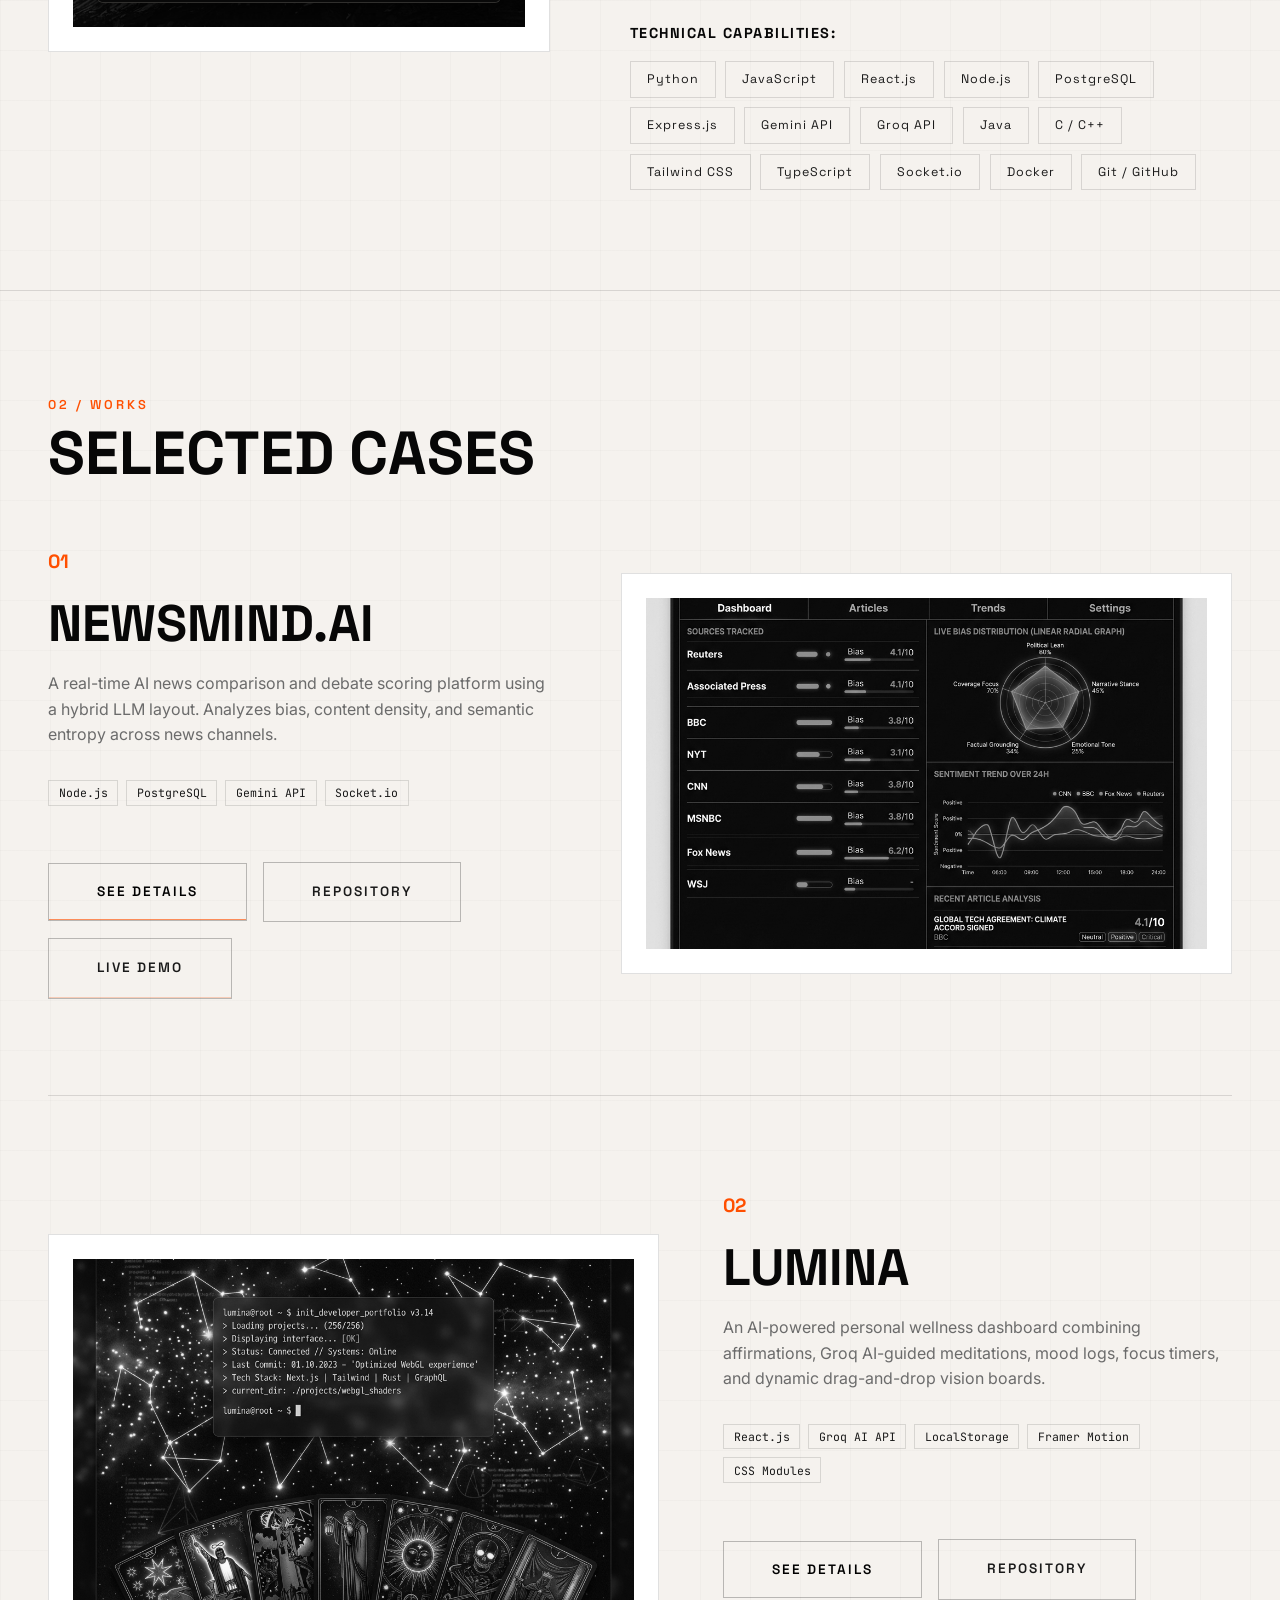
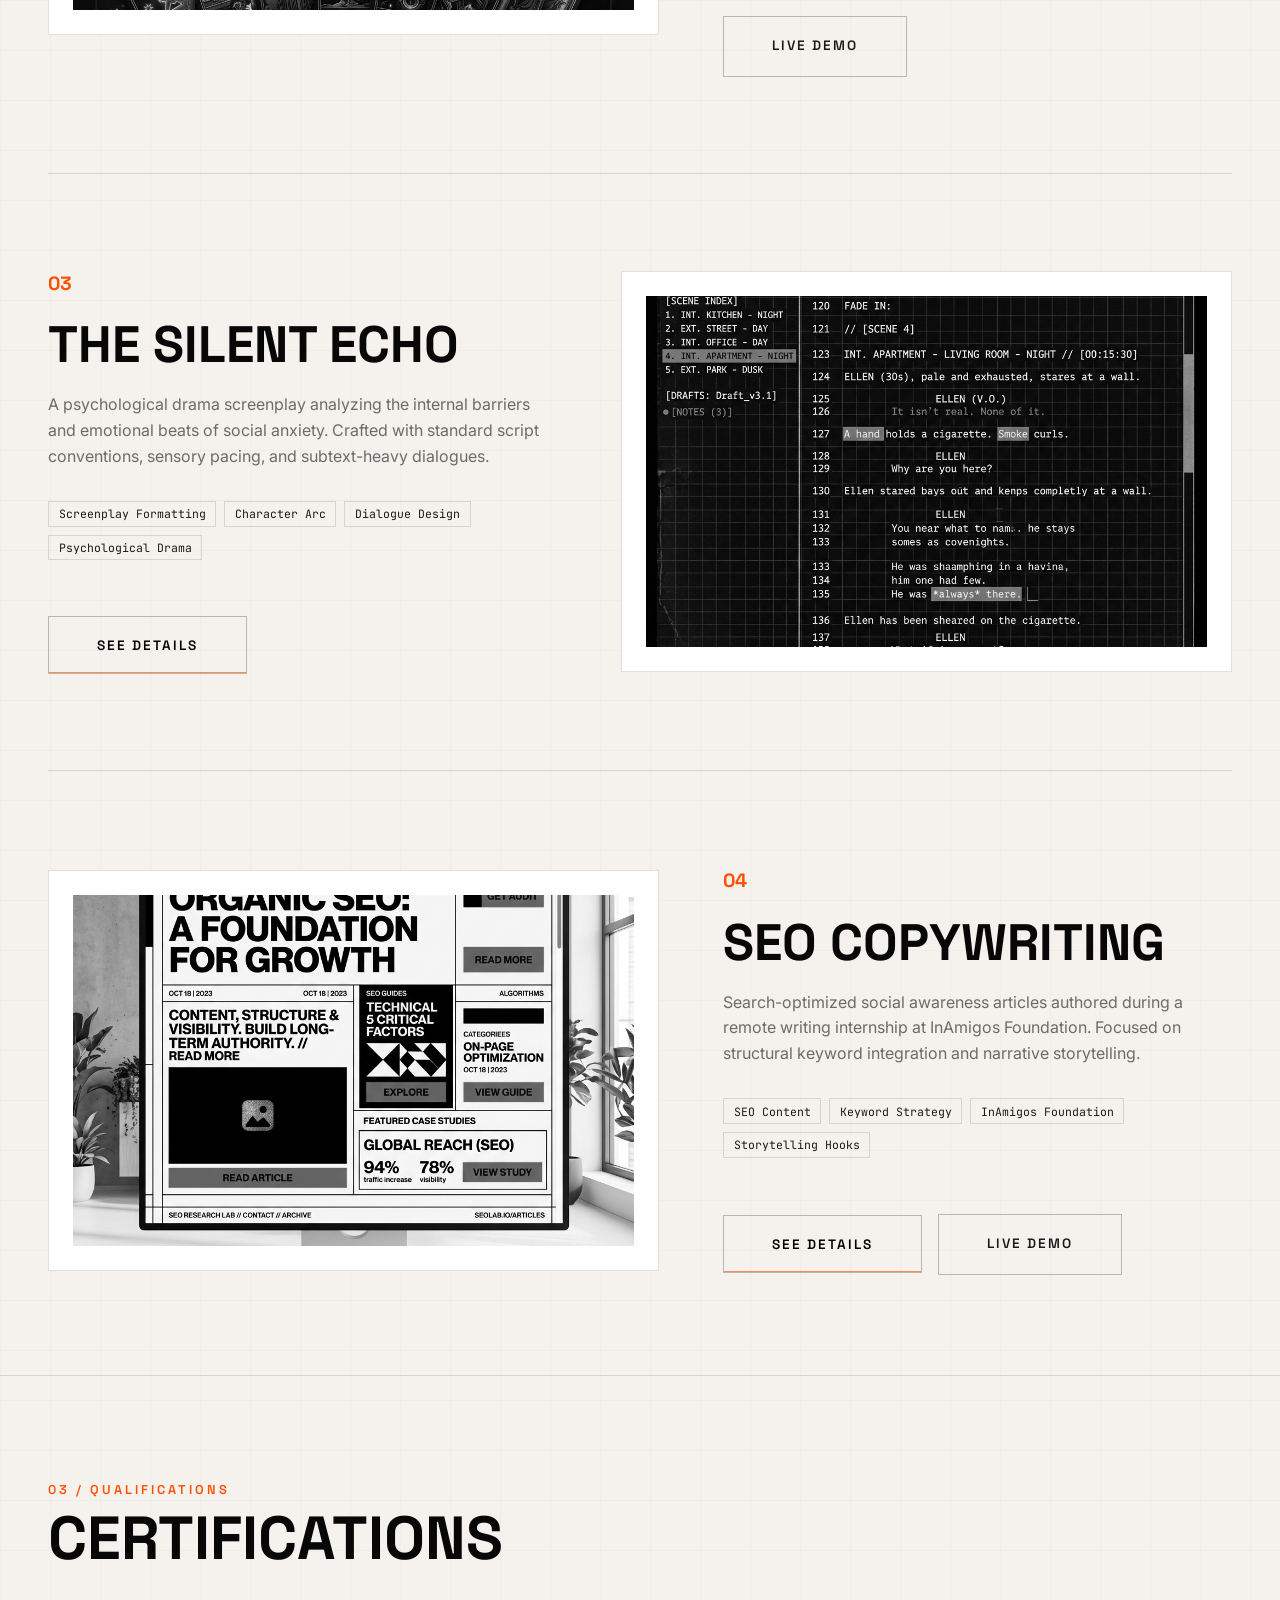
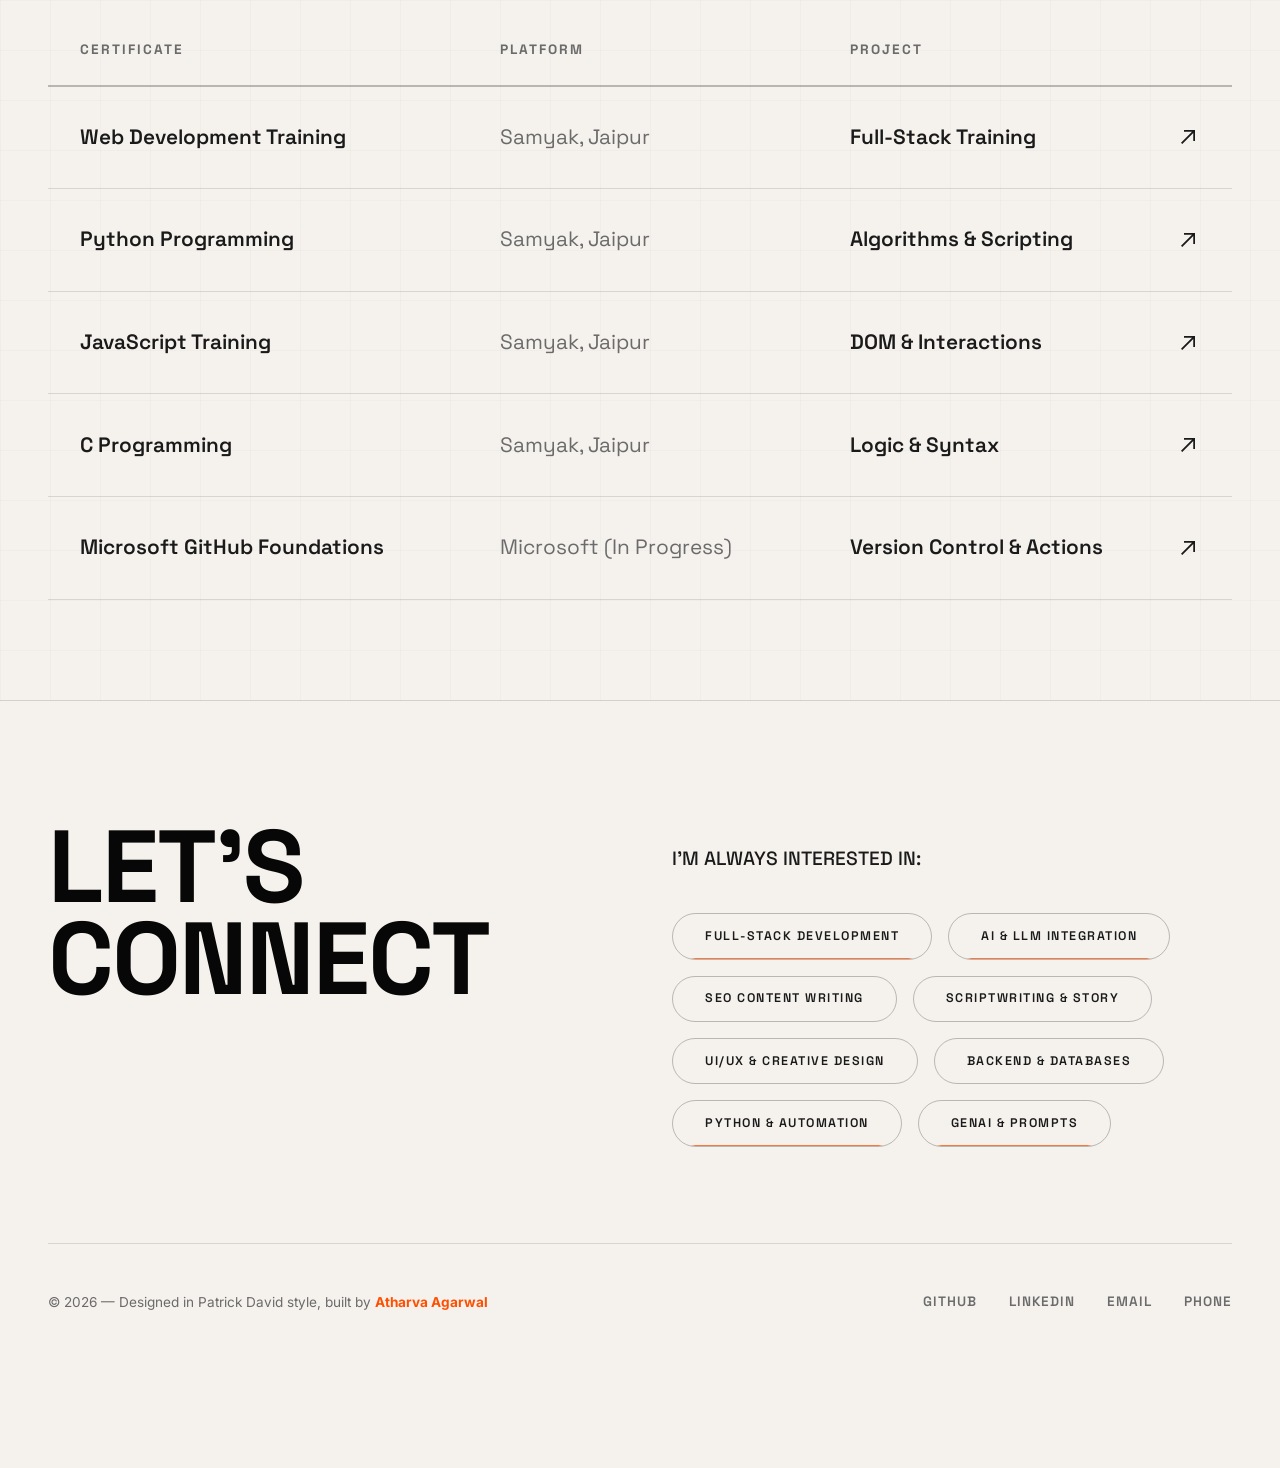
==== commit 2557276d: "feat: portfolio upgrades including unmuted autoplay music, theme toggle, og preview banner, and test" ====
--- a/index.html
+++ b/index.html
@@ -4,11 +4,54 @@
     <meta charset="UTF-8">
     <meta name="viewport" content="width=device-width, initial-scale=1.0">
     <title>Atharva Agarwal | Designer & Developer</title>
-    <meta name="description" content="Portfolio of Atharva Agarwal — Designer, Developer, and Creative Technologist based in Jaipur, India.">
+    <meta name="description" content="Portfolio of Atharva Agarwal — Designer, Developer, and Creative Technologist based in Jaipur, India. BCA student at BIT Mesra.">
+    
+    <!-- Canonical Link -->
+    <link rel="canonical" href="https://atharva-agarwal.vercel.app" />
+
+    <!-- Open Graph / Facebook -->
+    <meta property="og:type" content="website" />
+    <meta property="og:url" content="https://atharva-agarwal.vercel.app" />
+    <meta property="og:title" content="Atharva Agarwal | Designer & Developer" />
+    <meta property="og:description" content="Portfolio of Atharva Agarwal — Designer, Developer, and Creative Technologist based in Jaipur, India. BCA student at BIT Mesra." />
+    <meta property="og:image" content="https://atharva-agarwal.vercel.app/images/og-preview.png" />
+
+    <!-- Twitter -->
+    <meta property="twitter:card" content="summary_large_image" />
+    <meta property="twitter:url" content="https://atharva-agarwal.vercel.app" />
+    <meta property="twitter:title" content="Atharva Agarwal | Designer & Developer" />
+    <meta property="twitter:description" content="Portfolio of Atharva Agarwal — Designer, Developer, and Creative Technologist based in Jaipur, India. BCA student at BIT Mesra." />
+    <meta property="twitter:image" content="https://atharva-agarwal.vercel.app/images/og-preview.png" />
+
+    <!-- Structured Data (JSON-LD) -->
+    <script type="application/ld+json">
+    {
+      "@context": "https://schema.org",
+      "@type": "Person",
+      "name": "Atharva Agarwal",
+      "jobTitle": "Creative Designer & Developer",
+      "url": "https://atharva-agarwal.vercel.app",
+      "sameAs": [
+        "https://github.com/atharva22agarwal-afk",
+        "https://www.linkedin.com/in/atharva-agrawal-18365a380/"
+      ],
+      "alumniOf": {
+        "@type": "CollegeOrUniversity",
+        "name": "BIT Mesra (Birla Institute of Technology)",
+        "location": {
+          "@type": "Place",
+          "name": "Jaipur, India"
+        }
+      }
+    }
+    </script>
+
     <link rel="stylesheet" href="https://cdnjs.cloudflare.com/ajax/libs/font-awesome/6.5.0/css/all.min.css">
-    <link rel="stylesheet" href="style.css">
+    <link rel="stylesheet" href="style.css?v=1.1">
 </head>
 <body>
+
+    <audio id="preloader-audio" src="audio/mp1.mp3" loop></audio>
 
     <!-- DYNAMIC ENTRY PRELOADER (Horizontal Tapestry Arc + Word Collision + Marvel Reveal) -->
     <div id="preloader" class="marvel-overlay">
@@ -35,6 +78,8 @@
         
         <div class="shockwave" id="marvel-shockwave"></div>
         <div class="marvel-flash" id="marvel-flash-light"></div>
+
+
     </div>
 
     <!-- CUSTOM MOUSE CURSORS -->
@@ -55,6 +100,12 @@
                     <li><a href="#awards" class="nav-menu-link">certs</a></li>
                     <li><a href="#footer" class="nav-menu-link">contact</a></li>
                 </ul>
+                <button id="theme-toggle" class="theme-toggle-btn" aria-label="Toggle dark/light theme" title="Toggle Light/Dark Mode">
+                    <i class="fa-solid fa-moon" id="theme-icon"></i>
+                </button>
+                <button id="global-mute-toggle" class="theme-toggle-btn" aria-label="Toggle background music" title="Toggle Music">
+                    <i class="fa-solid fa-volume-high" id="global-mute-icon"></i>
+                </button>
                 <a href="resume.pdf" class="nav-resume-btn" target="_blank">Resume</a>
             </nav>
             <button id="mobile-toggle" class="mobile-toggle" aria-label="Toggle menu">
@@ -75,7 +126,7 @@
         </ul>
     </div>
 
-    <main>
+    <main id="main">
         <!-- ============ HERO SECTION ============ -->
         <section id="hero" class="hero-section">
             <div class="container">
@@ -102,6 +153,7 @@
                                 <svg viewBox="0 0 100 100" class="hero-badge-star">
                                     <polygon points="50,2 65,35 98,35 71,57 81,91 50,70 19,91 29,57 2,35 35,35" fill="currentColor"/>
                                 </svg>
+                                <div class="pulse-dot" aria-hidden="true"></div>
                                 <span class="hero-badge-text uppercase"><strong id="current-month">JUN</strong> available for work</span>
                             </div>
                             
@@ -109,19 +161,32 @@
                                 I am a developer and creative technologist based in India. Pursuing a <strong>BCA at BIT Mesra (Jaipur)</strong>, I combine full-stack engineering with scriptwriting and SEO storytelling. I love minimalist designs, psychological dramas, and cost-efficient AI.
                             </p>
                             
-                            <a href="#footer" class="btn-marquee full-width">
-                                <span>Get in Touch</span>
-                                <div class="marquee-wrapper">
-                                    <div class="marquee-inner">
-                                        <span>Get in Touch</span>
-                                        <span>Get in Touch</span>
-                                        <span>Get in Touch</span>
-                                        <span>Get in Touch</span>
-                                        <span>Get in Touch</span>
-                                        <span>Get in Touch</span>
-                                    </div>
-                                </div>
-                            </a>
+                            <div class="hero-buttons">
+                                <a href="#footer" class="btn-marquee">
+                                    <span>Get in Touch</span>
+                                    <div class="marquee-wrapper">
+                                        <div class="marquee-inner">
+                                            <span>Get in Touch</span>
+                                            <span>Get in Touch</span>
+                                            <span>Get in Touch</span>
+                                            <span>Get in Touch</span>
+                                            <span>Get in Touch</span>
+                                        </div>
+                                    </div>
+                                </a>
+                                <a href="resume.pdf" target="_blank" class="btn-marquee btn-secondary" aria-label="Download resume PDF in a new tab">
+                                    <span>Download Resume ↗</span>
+                                    <div class="marquee-wrapper">
+                                        <div class="marquee-inner">
+                                            <span>Download Resume ↗</span>
+                                            <span>Download Resume ↗</span>
+                                            <span>Download Resume ↗</span>
+                                            <span>Download Resume ↗</span>
+                                            <span>Download Resume ↗</span>
+                                        </div>
+                                    </div>
+                                </a>
+                            </div>
                         </div>
                     </div>
                 </div>
@@ -132,48 +197,119 @@
         <section id="about" class="section">
             <div class="container">
                 <div class="about-grid">
+                    <!-- Left Side: Dynamic Card Switcher -->
                     <div class="about-left reveal-up">
-                        <div class="about-image-container">
-                            <img src="images/atharva.jpg" alt="Atharva Agarwal">
-                        </div>
-                    </div>
+                        <div class="about-visuals-wrapper">
+                            <!-- Visual 1: Profile Image (base layer) -->
+                            <div class="about-image-container">
+                                <img src="images/atharva.jpg" alt="Atharva Agarwal" loading="lazy">
+                            </div>
+                            
+                            <!-- Visual 2: Code IDE Mockup -->
+                            <div class="duality-card code-card active" id="about-code-card">
+                                <div class="card-header">
+                                    <div class="circles">
+                                        <span class="circle red"></span>
+                                        <span class="circle yellow"></span>
+                                        <span class="circle green"></span>
+                                    </div>
+                                    <div class="card-title">prompt_engineer.js</div>
+                                </div>
+                                <div class="card-body">
+                                    <pre><code><span class="keyword">const</span> model = ai.getGenerativeModel({
+  model: <span class="string">"gemini-1.5-flash"</span>
+});
+
+<span class="keyword">const</span> prompt = <span class="string">"Synthesize code & narrative."</span>;
+<span class="keyword">const</span> result = <span class="keyword">await</span> model.generateContent(prompt);
+console.log(result.response.text());</code></pre>
+                                </div>
+                            </div>
+                            
+                            <!-- Visual 3: Screenplay Mockup -->
+                            <div class="duality-card narrative-card" id="about-narrative-card">
+                                <div class="paper-texture"></div>
+                                <div class="screenplay-content">
+                                    <div class="scene-heading">INT. COMPUTER LAB - NIGHT</div>
+                                    <div class="action">ATHARVA (20s) stares at the blinking cursor. The prompt awaits.</div>
+                                    <div class="character">ATHARVA</div>
+                                    <div class="parenthetical">(whispering)</div>
+                                    <div class="dialogue">"The code is just another language for telling stories."</div>
+                                </div>
+                            </div>
+                        </div>
+                    </div>
+                    
+                    <!-- Right Side: Text & Interactive Selector -->
                     <div class="about-right reveal-up" style="--delay: 0.2s">
                         <span class="section-title-label">01 / Profile</span>
                         <h2 class="section-title uppercase">the duality of<br>code & narrative</h2>
-                        <div class="about-text">
-                            <p>
-                                I sit at the intersection of technology and creativity — I don't just write code, I craft experiences. Whether designing backend pipelines or scriptwriting psychological dramas, I bring a unique dual perspective to my projects.
-                            </p>
-                            <p>
-                                With experience building AI-powered tools like <strong>NewsMind.AI</strong> and writing SEO-optimized blogs during my remote internship at <strong>InAmigos Foundation</strong>, I focus on creating high-impact digital experiences.
-                            </p>
-                        </div>
-                        <div class="about-skills-row">
-                            <span class="about-skills-header uppercase">Technical capabilities:</span>
-                            <div class="skill-pills">
-                                <span class="skill-pill">Python</span>
-                                <span class="skill-pill">JavaScript</span>
-                                <span class="skill-pill">Java</span>
-                                <span class="skill-pill">C / C++</span>
-                                <span class="skill-pill">Node.js</span>
-                                <span class="skill-pill">Express</span>
-                                <span class="skill-pill">PostgreSQL</span>
-                                <span class="skill-pill">HTML / CSS</span>
-                                <span class="skill-pill">Bootstrap</span>
-                                <span class="skill-pill">Git / VS Code</span>
-                                <span class="skill-pill">Prompt Engineering</span>
-                                <span class="skill-pill">Gemini / Claude / ChatGPT</span>
-                            </div>
-                        </div>
-                        <div class="about-skills-row" style="margin-top: 1rem;">
-                            <span class="about-skills-header uppercase">Creative capabilities:</span>
-                            <div class="skill-pills">
-                                <span class="skill-pill">Scriptwriting</span>
-                                <span class="skill-pill">Dialogue Design</span>
-                                <span class="skill-pill">SEO Copywriting</span>
-                                <span class="skill-pill">Event Management</span>
-                                <span class="skill-pill">Drama & Scripting</span>
-                                <span class="skill-pill">Public Speaking</span>
+                        
+                        <!-- Duality Toggle Switch -->
+                        <div class="duality-switch">
+                            <button class="duality-btn active" data-mode="code">
+                                <span>Code Mode</span>
+                            </button>
+                            <button class="duality-btn" data-mode="narrative">
+                                <span>Narrative Mode</span>
+                            </button>
+                            <div class="switch-bg"></div>
+                        </div>
+                        
+                        <!-- Content Pane 1: Code Mode Content -->
+                        <div class="about-pane pane-code active" id="pane-code">
+                            <div class="about-text">
+                                <p>
+                                    As a developer, I focus on building scalable full-stack applications, real-time web engines, and integrating Generative AI solutions. Currently pursuing my <strong>BCA at BIT Mesra (Jaipur)</strong>, I design clean backend pipelines and interactive frontend architectures.
+                                </p>
+                                <p>
+                                    From orchestrating hybrid LLM routing layouts in platforms like <strong>NewsMind.AI</strong> to building reactive custom components in wellness dashboards, I write robust code to solve real-world problems.
+                                </p>
+                            </div>
+                            <div class="about-skills-row">
+                                <span class="about-skills-header uppercase">Technical Capabilities:</span>
+                                <div class="skill-pills">
+                                    <span class="skill-pill">Python</span>
+                                    <span class="skill-pill">JavaScript</span>
+                                    <span class="skill-pill">React.js</span>
+                                    <span class="skill-pill">Node.js</span>
+                                    <span class="skill-pill">PostgreSQL</span>
+                                    <span class="skill-pill">Express.js</span>
+                                    <span class="skill-pill">Gemini API</span>
+                                    <span class="skill-pill">Groq API</span>
+                                    <span class="skill-pill">Java</span>
+                                    <span class="skill-pill">C / C++</span>
+                                    <span class="skill-pill">Tailwind CSS</span>
+                                    <span class="skill-pill">TypeScript</span>
+                                    <span class="skill-pill">Socket.io</span>
+                                    <span class="skill-pill">Docker</span>
+                                    <span class="skill-pill">Git / GitHub</span>
+                                </div>
+                            </div>
+                        </div>
+                        
+                        <!-- Content Pane 2: Narrative Mode Content -->
+                        <div class="about-pane pane-narrative" id="pane-narrative">
+                            <div class="about-text">
+                                <p>
+                                    As a writer and storyteller, I explore human behavior, psychology, and narrative design. I specialize in screenplay formatting, writing psychological dramas, and crafting dialogues that carry subtext, tension, and emotional depth.
+                                </p>
+                                <p>
+                                    During my remote internship at <strong>InAmigos Foundation</strong>, I authored search-optimized blogs that leveraged storytelling to engage readers, blending structural search engine optimization (SEO) keyword rules with creative content flows.
+                                </p>
+                            </div>
+                            <div class="about-skills-row">
+                                <span class="about-skills-header uppercase">Creative & Narrative Capabilities:</span>
+                                <div class="skill-pills">
+                                    <span class="skill-pill">Scriptwriting</span>
+                                    <span class="skill-pill">Storytelling</span>
+                                    <span class="skill-pill">Dialogue Design</span>
+                                    <span class="skill-pill">SEO Copywriting</span>
+                                    <span class="skill-pill">Event Coordination</span>
+                                    <span class="skill-pill">Drama & Scripting</span>
+                                    <span class="skill-pill">Leadership</span>
+                                    <span class="skill-pill">Public Speaking</span>
+                                </div>
                             </div>
                         </div>
                     </div>
@@ -244,7 +380,7 @@
                         </div>
                         <div class="case-right">
                             <div class="case-image-wrapper">
-                                <img src="images/newsmind.png" alt="NewsMind.AI Mockup">
+                                <img src="images/newsmind.png" alt="NewsMind.AI Mockup" loading="lazy">
                             </div>
                         </div>
                     </div>
@@ -255,13 +391,14 @@
                             <span class="case-index">02</span>
                             <h3 class="case-title uppercase">Lumina</h3>
                             <p class="case-desc">
-                                A premium developer portfolio utilizing interactive 2D canvas constellation rendering, an integrated custom CLI terminal command parser, and Eclipse/Solar dual theme modes.
+                                An AI-powered personal wellness dashboard combining affirmations, Groq AI-guided meditations, mood logs, focus timers, and dynamic drag-and-drop vision boards.
                             </p>
                             <div class="case-tech">
-                                <span class="case-tech-tag">HTML5 / CSS3</span>
-                                <span class="case-tech-tag">JavaScript</span>
-                                <span class="case-tech-tag">Canvas API</span>
-                                <span class="case-tech-tag">CLI Emulator</span>
+                                <span class="case-tech-tag">React.js</span>
+                                <span class="case-tech-tag">Groq AI API</span>
+                                <span class="case-tech-tag">LocalStorage</span>
+                                <span class="case-tech-tag">Framer Motion</span>
+                                <span class="case-tech-tag">CSS Modules</span>
                             </div>
                             <div class="case-actions">
                                 <button class="btn-marquee" data-case="lumina">
@@ -288,7 +425,7 @@
                                         </div>
                                     </div>
                                 </a>
-                                <a href="https://lumina-portfolio.vercel.app/" target="_blank" class="btn-marquee">
+                                <a href="https://luminaa-phi.vercel.app/" target="_blank" class="btn-marquee">
                                     <span>Live Demo</span>
                                     <div class="marquee-wrapper">
                                         <div class="marquee-inner">
@@ -304,7 +441,91 @@
                         </div>
                         <div class="case-right">
                             <div class="case-image-wrapper">
-                                <img src="images/lumina.png" alt="Lumina Mockup">
+                                <img src="images/lumina.png" alt="Lumina Mockup" loading="lazy">
+                            </div>
+                        </div>
+                    </div>
+
+                    <!-- Case 3: The Silent Echo -->
+                    <div class="case-row reveal-up">
+                        <div class="case-left">
+                            <span class="case-index">03</span>
+                            <h3 class="case-title uppercase">The Silent Echo</h3>
+                            <p class="case-desc">
+                                A psychological drama screenplay analyzing the internal barriers and emotional beats of social anxiety. Crafted with standard script conventions, sensory pacing, and subtext-heavy dialogues.
+                            </p>
+                            <div class="case-tech">
+                                <span class="case-tech-tag">Screenplay Formatting</span>
+                                <span class="case-tech-tag">Character Arc</span>
+                                <span class="case-tech-tag">Dialogue Design</span>
+                                <span class="case-tech-tag">Psychological Drama</span>
+                            </div>
+                            <div class="case-actions">
+                                <button class="btn-marquee" data-case="scriptwriting">
+                                    <span>See Details</span>
+                                    <div class="marquee-wrapper">
+                                        <div class="marquee-inner">
+                                            <span>See Details</span>
+                                            <span>See Details</span>
+                                            <span>See Details</span>
+                                            <span>See Details</span>
+                                            <span>See Details</span>
+                                        </div>
+                                    </div>
+                                </button>
+                            </div>
+                        </div>
+                        <div class="case-right">
+                            <div class="case-image-wrapper">
+                                <img src="images/scriptwriting.png" alt="Screenplay Page Screenshot" loading="lazy">
+                            </div>
+                        </div>
+                    </div>
+
+                    <!-- Case 4: SEO Copywriting -->
+                    <div class="case-row reveal-up">
+                        <div class="case-left">
+                            <span class="case-index">04</span>
+                            <h3 class="case-title uppercase">SEO Copywriting</h3>
+                            <p class="case-desc">
+                                Search-optimized social awareness articles authored during a remote writing internship at InAmigos Foundation. Focused on structural keyword integration and narrative storytelling.
+                            </p>
+                            <div class="case-tech">
+                                <span class="case-tech-tag">SEO Content</span>
+                                <span class="case-tech-tag">Keyword Strategy</span>
+                                <span class="case-tech-tag">InAmigos Foundation</span>
+                                <span class="case-tech-tag">Storytelling Hooks</span>
+                            </div>
+                            <div class="case-actions">
+                                <button class="btn-marquee" data-case="seo_blogs">
+                                    <span>See Details</span>
+                                    <div class="marquee-wrapper">
+                                        <div class="marquee-inner">
+                                            <span>See Details</span>
+                                            <span>See Details</span>
+                                            <span>See Details</span>
+                                            <span>See Details</span>
+                                            <span>See Details</span>
+                                        </div>
+                                    </div>
+                                </button>
+                                <a href="https://inamigosfoundation.org.in/" target="_blank" class="btn-marquee">
+                                    <span>Live Demo</span>
+                                    <div class="marquee-wrapper">
+                                        <div class="marquee-inner">
+                                            <span>Live Demo</span>
+                                            <span>Live Demo</span>
+                                            <span>Live Demo</span>
+                                            <span>Live Demo</span>
+                                            <span>Live Demo</span>
+                                        </div>
+                                    </div>
+                                </a>
+                            </div>
+                        </div>
+                        <div class="case-right">
+                            <div class="case-image-wrapper">
+                                <img src="images/seo_blogs.png" alt="SEO Blog Articles Mockup" loading="lazy">
                             </div>
                         </div>
                     </div>
@@ -406,117 +627,139 @@
                         </div>
                     </div>
 
+                    <!-- Row 5 -->
+                    <div class="table-row">
+                        <span class="row-col">Microsoft GitHub Foundations</span>
+                        <span class="row-col platform">Microsoft (In Progress)</span>
+                        <span class="row-col project">
+                            Version Control & Actions
+                            <span class="row-arrow">
+                                <svg width="17" height="17" viewBox="0 0 17 17" xmlns="http://www.w3.org/2000/svg">
+                                    <path d="M14.875 13.357V3.643L1.518 17 0 15.482 13.357 2.125H3.643V0H17v13.357z" fill="currentColor"/>
+                                </svg>
+                            </span>
+                        </span>
+                        <!-- Hover Marquee -->
+                        <div class="table-row-marquee">
+                            <div class="row-marquee-inner">
+                                <span>GitHub Foundations Certification • Version Control & Workflow • GitHub Foundations Certification • </span>
+                            </div>
+                        </div>
+                    </div>
+
                 </div>
             </div>
         </section>
 
-        <!-- ============ LET'S CONNECT / FOOTER SECTION ============ -->
-        <section id="footer" class="footer-section">
-            <div class="container">
-                <div class="footer-top reveal-up">
-                    <div class="footer-left">
-                        <h3 class="footer-title uppercase">LET'S<br>CONNECT</h3>
-                    </div>
-                    <div class="footer-right">
-                        <span class="footer-label uppercase">I'm always interested in:</span>
-                        <div class="footer-capsules">
-                            
-                            <!-- Capsule 1 -->
-                            <a href="mailto:atharva22agarwal@gmail.com?subject=👨‍💻%20I%20am%20looking%20for%20a%20Full-Stack%20Developer.%20Let's%20talk" class="footer-capsule">
-                                <span>Full-Stack Development</span>
-                                <div class="marquee-wrapper">
-                                    <div class="marquee-inner">
-                                        <span>Full-Stack Development • Full-Stack Development • Full-Stack Development • </span>
-                                    </div>
-                                </div>
-                            </a>
-
-                            <!-- Capsule 2 -->
-                            <a href="mailto:atharva22agarwal@gmail.com?subject=🤖%20I%20am%20looking%20for%20an%20AI/LLM%20Integrator.%20Let's%20talk" class="footer-capsule">
-                                <span>AI & LLM Integration</span>
-                                <div class="marquee-wrapper">
-                                    <div class="marquee-inner">
-                                        <span>AI & LLM Integration • AI & LLM Integration • AI & LLM Integration • </span>
-                                    </div>
-                                </div>
-                            </a>
-
-                            <!-- Capsule 3 -->
-                            <a href="mailto:atharva22agarwal@gmail.com?subject=✍️%20I%20am%20looking%20for%20an%20SEO%20Content%20Writer.%20Let's%20talk" class="footer-capsule">
-                                <span>SEO Content Writing</span>
-                                <div class="marquee-wrapper">
-                                    <div class="marquee-inner">
-                                        <span>SEO Content Writing • SEO Content Writing • SEO Content Writing • </span>
-                                    </div>
-                                </div>
-                            </a>
-
-                            <!-- Capsule 4 -->
-                            <a href="mailto:atharva22agarwal@gmail.com?subject=🎬%20I%20am%20looking%20for%20a%20Creative%20Writer/Scriptwriter.%20Let's%20talk" class="footer-capsule">
-                                <span>Scriptwriting & Story</span>
-                                <div class="marquee-wrapper">
-                                    <div class="marquee-inner">
-                                        <span>Scriptwriting & Story • Scriptwriting & Story • Scriptwriting & Story • </span>
-                                    </div>
-                                </div>
-                            </a>
-
-                            <!-- Capsule 5 -->
-                            <a href="mailto:atharva22agarwal@gmail.com?subject=🎨%20I%20am%20looking%20for%20a%20UI/UX%20Designer%20or%20Creative%20Developer.%20Let's%20talk" class="footer-capsule">
-                                <span>UI/UX & Creative Design</span>
-                                <div class="marquee-wrapper">
-                                    <div class="marquee-inner">
-                                        <span>UI/UX & Creative Design • UI/UX & Creative Design • UI/UX & Creative Design • </span>
-                                    </div>
-                                </div>
-                            </a>
-
-                            <!-- Capsule 6 -->
-                            <a href="mailto:atharva22agarwal@gmail.com?subject=⚙️%20I%20am%20looking%20for%20a%20Backend/Database%20Developer.%20Let's%20talk" class="footer-capsule">
-                                <span>Backend & Databases</span>
-                                <div class="marquee-wrapper">
-                                    <div class="marquee-inner">
-                                        <span>Backend & Databases • Backend & Databases • Backend & Databases • </span>
-                                    </div>
-                                </div>
-                            </a>
-
-                            <!-- Capsule 7 -->
-                            <a href="mailto:atharva22agarwal@gmail.com?subject=🐍%20I%20am%20looking%20for%20a%20Python%20Developer.%20Let's%20talk" class="footer-capsule">
-                                <span>Python & Automation</span>
-                                <div class="marquee-wrapper">
-                                    <div class="marquee-inner">
-                                        <span>Python & Automation • Python & Automation • Python & Automation • </span>
-                                    </div>
-                                </div>
-                            </a>
-
-                            <!-- Capsule 8 -->
-                            <a href="mailto:atharva22agarwal@gmail.com?subject=✍️%20I%20am%20looking%20for%20a%20GenAI%20Prompt%20Engineer.%20Let's%20talk" class="footer-capsule">
-                                <span>GenAI & Prompts</span>
-                                <div class="marquee-wrapper">
-                                    <div class="marquee-inner">
-                                        <span>GenAI & Prompts • GenAI & Prompts • GenAI & Prompts • </span>
-                                    </div>
-                                </div>
-                            </a>
-
-                        </div>
-                    </div>
+
+    </main>
+
+    <!-- ============ LET'S CONNECT / FOOTER SECTION ============ -->
+    <footer id="footer" class="footer-section" role="contentinfo">
+        <div class="container">
+            <div class="footer-top reveal-up">
+                <div class="footer-left">
+                    <h3 class="footer-title uppercase">LET'S<br>CONNECT</h3>
                 </div>
-
-                <div class="footer-bottom">
-                    <span class="footer-copy">&copy; 2026 — Designed in Patrick David style, built by <strong>Atharva Agarwal</strong></span>
-                    <div class="footer-socials">
-                        <a href="https://github.com/atharva22agarwal-afk" target="_blank" class="footer-social-link">Github</a>
-                        <a href="https://www.linkedin.com/in/atharva-agrawal-18365a380/" target="_blank" class="footer-social-link">LinkedIn</a>
-                        <a href="mailto:atharva22agarwal@gmail.com" class="footer-social-link">Email</a>
-                        <a href="tel:+917073646599" class="footer-social-link">Phone</a>
+                <div class="footer-right">
+                    <span class="footer-label uppercase">I'm always interested in:</span>
+                    <div class="footer-capsules">
+                        
+                        <!-- Capsule 1 -->
+                        <a href="mailto:atharva22agarwal@gmail.com?subject=👨‍💻%20I%20am%20looking%20for%20a%20Full-Stack%20Developer.%20Let's%20talk" class="footer-capsule" aria-label="Send email about Full-Stack Development opportunities">
+                            <span>Full-Stack Development</span>
+                            <div class="marquee-wrapper">
+                                <div class="marquee-inner">
+                                    <span>Full-Stack Development • Full-Stack Development • Full-Stack Development • </span>
+                                </div>
+                            </div>
+                        </a>
+
+                        <!-- Capsule 2 -->
+                        <a href="mailto:atharva22agarwal@gmail.com?subject=🤖%20I%20am%20looking%20for%20an%20AI/LLM%20Integrator.%20Let's%20talk" class="footer-capsule" aria-label="Send email about AI and LLM Integration opportunities">
+                            <span>AI & LLM Integration</span>
+                            <div class="marquee-wrapper">
+                                <div class="marquee-inner">
+                                    <span>AI & LLM Integration • AI & LLM Integration • AI & LLM Integration • </span>
+                                </div>
+                            </div>
+                        </a>
+
+                        <!-- Capsule 3 -->
+                        <a href="mailto:atharva22agarwal@gmail.com?subject=✍️%20I%20am%20looking%20for%20an%20SEO%20Content%20Writer.%20Let's%20talk" class="footer-capsule" aria-label="Send email about SEO Content Writing opportunities">
+                            <span>SEO Content Writing</span>
+                            <div class="marquee-wrapper">
+                                <div class="marquee-inner">
+                                    <span>SEO Content Writing • SEO Content Writing • SEO Content Writing • </span>
+                                </div>
+                            </div>
+                        </a>
+
+                        <!-- Capsule 4 -->
+                        <a href="mailto:atharva22agarwal@gmail.com?subject=🎬%20I%20am%20looking%20for%20a%20Creative%20Writer/Scriptwriter.%20Let's%20talk" class="footer-capsule" aria-label="Send email about Scriptwriting and Story opportunities">
+                            <span>Scriptwriting & Story</span>
+                            <div class="marquee-wrapper">
+                                <div class="marquee-inner">
+                                    <span>Scriptwriting & Story • Scriptwriting & Story • Scriptwriting & Story • </span>
+                                </div>
+                            </div>
+                        </a>
+
+                        <!-- Capsule 5 -->
+                        <a href="mailto:atharva22agarwal@gmail.com?subject=🎨%20I%20am%20looking%20for%20a%20UI/UX%20Designer%20or%20Creative%20Developer.%20Let's%20talk" class="footer-capsule" aria-label="Send email about UI/UX and Creative Design opportunities">
+                            <span>UI/UX & Creative Design</span>
+                            <div class="marquee-wrapper">
+                                <div class="marquee-inner">
+                                    <span>UI/UX & Creative Design • UI/UX & Creative Design • UI/UX & Creative Design • </span>
+                                </div>
+                            </div>
+                        </a>
+
+                        <!-- Capsule 6 -->
+                        <a href="mailto:atharva22agarwal@gmail.com?subject=⚙️%20I%20am%20looking%20for%20a%20Backend/Database%20Developer.%20Let's%20talk" class="footer-capsule" aria-label="Send email about Backend and Database opportunities">
+                            <span>Backend & Databases</span>
+                            <div class="marquee-wrapper">
+                                <div class="marquee-inner">
+                                    <span>Backend & Databases • Backend & Databases • Backend & Databases • </span>
+                                </div>
+                            </div>
+                        </a>
+
+                        <!-- Capsule 7 -->
+                        <a href="mailto:atharva22agarwal@gmail.com?subject=🐍%20I%20am%20looking%20for%20a%20Python%20Developer.%20Let's%20talk" class="footer-capsule" aria-label="Send email about Python and Automation opportunities">
+                            <span>Python & Automation</span>
+                            <div class="marquee-wrapper">
+                                <div class="marquee-inner">
+                                    <span>Python & Automation • Python & Automation • Python & Automation • </span>
+                                </div>
+                            </div>
+                        </a>
+
+                        <!-- Capsule 8 -->
+                        <a href="mailto:atharva22agarwal@gmail.com?subject=✍️%20I%20am%20looking%20for%20a%20GenAI%20Prompt%20Engineer.%20Let's%20talk" class="footer-capsule" aria-label="Send email about GenAI and Prompt Engineering opportunities">
+                            <span>GenAI & Prompts</span>
+                            <div class="marquee-wrapper">
+                                <div class="marquee-inner">
+                                    <span>GenAI & Prompts • GenAI & Prompts • GenAI & Prompts • </span>
+                                </div>
+                            </div>
+                        </a>
+
                     </div>
                 </div>
             </div>
-        </section>
-    </main>
+
+            <div class="footer-bottom">
+                <span class="footer-copy">&copy; <span id="footer-year">2026</span> — Designed in Patrick David style, built by <strong>Atharva Agarwal</strong></span>
+                <div class="footer-socials">
+                    <a href="https://github.com/atharva22agarwal-afk" target="_blank" class="footer-social-link" aria-label="GitHub Profile (opens in a new tab)">Github</a>
+                    <a href="https://www.linkedin.com/in/atharva-agrawal-18365a380/" target="_blank" class="footer-social-link" aria-label="LinkedIn Profile (opens in a new tab)">LinkedIn</a>
+                    <a href="mailto:atharva22agarwal@gmail.com" class="footer-social-link" aria-label="Send Email">Email</a>
+                    <a href="tel:+917073646599" class="footer-social-link" aria-label="Call Phone Number">Phone</a>
+                </div>
+            </div>
+        </div>
+    </footer>
 
     <!-- CASE STUDY DETAIL MODAL OVERLAY -->
     <div class="case-modal-overlay" id="case-modal-overlay"></div>
@@ -531,6 +774,6 @@
 
     <!-- GSAP CDN -->
     <script src="https://cdnjs.cloudflare.com/ajax/libs/gsap/3.12.2/gsap.min.js"></script>
-    <script src="script.js"></script>
+    <script src="script.js?v=1.1"></script>
 </body>
 </html>
--- a/style.css
+++ b/style.css
@@ -20,8 +20,30 @@
     --border-light: rgba(248, 238, 228, 0.12);
     --border-strong: rgba(248, 238, 228, 0.3);
     
+    --grid-color: rgba(248, 238, 228, 0.012);
+    --bg-header: rgba(7, 7, 7, 0.9);
+    
     --ease-brutal: cubic-bezier(0.85, 0, 0.15, 1);
     --ease-out-expo: cubic-bezier(0.19, 1, 0.22, 1);
+}
+
+[data-theme="light"] {
+    --bg-dark: #f5f2ee;
+    --bg-card: #ffffff;
+    --text-cream: #1a1a1a;
+    --text-white: #070707;
+    --text-muted: #6b6b6b;
+    --border-light: rgba(7, 7, 7, 0.12);
+    --border-strong: rgba(7, 7, 7, 0.25);
+    --grid-color: rgba(7, 7, 7, 0.02);
+    --bg-header: rgba(245, 242, 238, 0.9);
+    --orange-dim: rgba(255, 79, 0, 0.08);
+    --orange-glow: rgba(255, 79, 0, 0.2);
+}
+
+/* Smooth Theme Switching Transitions */
+body, header, footer, section, .hero-card, .duality-card, .case-row, .awards-table, .testimonial-card, .nav-menu-link, .nav-resume-btn, .btn-marquee, .table-row, .footer-capsule, .skill-pill, .case-modal {
+    transition: background-color 0.3s ease, color 0.3s ease, border-color 0.3s ease, box-shadow 0.3s ease;
 }
 
 /* ========================================
@@ -50,6 +72,10 @@
 
 body {
     background-color: var(--bg-dark);
+    background-image: 
+        linear-gradient(var(--grid-color) 1px, transparent 1px), 
+        linear-gradient(90deg, var(--grid-color) 1px, transparent 1px);
+    background-size: 50px 50px;
     color: var(--text-cream);
     overflow-x: hidden;
     line-height: 1.5;
@@ -269,6 +295,7 @@
     display: none !important;
 }
 
+
 /* ========================================
    HEADER NAVIGATION WITH PROGRESS BAR
    ======================================== */
@@ -276,7 +303,7 @@
     position: fixed;
     top: 0; left: 0;
     width: 100%;
-    background: rgba(7, 7, 7, 0.9);
+    background: var(--bg-header);
     backdrop-filter: blur(10px);
     -webkit-backdrop-filter: blur(10px);
     border-bottom: 1px solid var(--border-light);
@@ -367,6 +394,27 @@
     color: var(--orange);
 }
 
+.theme-toggle-btn {
+    color: var(--text-cream);
+    font-size: 0.95rem;
+    cursor: none;
+    display: flex;
+    align-items: center;
+    justify-content: center;
+    width: 34px;
+    height: 34px;
+    border: 1px solid var(--border-strong);
+    background: transparent;
+    transition: all 0.3s var(--ease-out-expo);
+    border-radius: 4px;
+}
+
+.theme-toggle-btn:hover {
+    border-color: var(--orange);
+    color: var(--orange);
+    background: var(--orange-dim);
+}
+
 /* Header Scroll Progress Bar */
 .scroll-progress-bar {
     position: absolute;
@@ -458,7 +506,7 @@
 .hero-badge-container {
     display: flex;
     align-items: center;
-    gap: 1.5rem;
+    gap: 1.2rem;
     margin-bottom: 2rem;
 }
 
@@ -473,11 +521,60 @@
     to { transform: rotate(360deg); }
 }
 
+.pulse-dot {
+    width: 10px;
+    height: 10px;
+    background-color: #27c93f;
+    border-radius: 50%;
+    position: relative;
+    display: inline-block;
+    flex-shrink: 0;
+    box-shadow: 0 0 10px rgba(39, 201, 63, 0.4);
+}
+
+.pulse-dot::after {
+    content: '';
+    position: absolute;
+    top: -5px;
+    left: -5px;
+    width: 20px;
+    height: 20px;
+    border: 2px solid #27c93f;
+    border-radius: 50%;
+    opacity: 0;
+    animation: badge-pulse 1.8s cubic-bezier(0.24, 0, 0.38, 1) infinite;
+}
+
+@keyframes badge-pulse {
+    0% { transform: scale(0.5); opacity: 1; }
+    100% { transform: scale(1.6); opacity: 0; }
+}
+
 .hero-badge-text {
     font-family: 'Space Grotesk', sans-serif;
     font-size: 0.8rem;
     letter-spacing: 2px;
     color: var(--text-muted);
+}
+
+.hero-buttons {
+    display: flex;
+    gap: 1.2rem;
+    width: 100%;
+}
+
+.hero-buttons .btn-marquee {
+    flex: 1;
+    max-width: none;
+    padding: 1.2rem 1rem;
+    text-align: center;
+}
+
+@media (max-width: 480px) {
+    .hero-buttons {
+        flex-direction: column;
+        gap: 0.8rem;
+    }
 }
 
 .hero-title {
@@ -690,16 +787,25 @@
     padding: 1.5rem;
 }
 
-.about-image-container {
+.about-visuals-wrapper {
+    position: relative;
     width: 100%;
     aspect-ratio: 3/4;
     overflow: hidden;
-    filter: grayscale(100%);
+}
+
+.about-image-container {
+    position: absolute;
+    top: 0; left: 0;
+    width: 100%; height: 100%;
+    overflow: hidden;
+    filter: grayscale(100%) brightness(0.25);
     transition: filter 0.6s var(--ease-out-expo);
+    z-index: 1;
 }
 
 .about-left:hover .about-image-container {
-    filter: grayscale(0%);
+    filter: grayscale(100%) brightness(0.3);
 }
 
 .about-image-container img {
@@ -710,7 +816,221 @@
 }
 
 .about-left:hover .about-image-container img {
-    transform: scale(1.03);
+    transform: scale(1.02);
+}
+
+/* Duality Visual Mockups */
+.duality-card {
+    position: absolute;
+    top: 1.5rem; left: 1.5rem;
+    width: calc(100% - 3rem);
+    height: calc(100% - 3rem);
+    border-radius: 6px;
+    z-index: 2;
+    opacity: 0;
+    transform: translateY(20px) scale(0.96);
+    pointer-events: none;
+    transition: opacity 0.6s var(--ease-out-expo), transform 0.6s var(--ease-out-expo);
+    display: flex;
+    flex-direction: column;
+    box-shadow: 0 15px 35px rgba(0,0,0,0.6);
+    overflow: hidden;
+}
+
+.duality-card.active {
+    opacity: 1;
+    transform: translateY(0) scale(1);
+    pointer-events: auto;
+}
+
+/* Code IDE Card */
+.code-card {
+    background: #0d0d0d;
+    border: 1px solid rgba(248, 238, 228, 0.15);
+    font-family: 'JetBrains Mono', monospace;
+    color: var(--text-cream);
+}
+
+.code-card .card-header {
+    background: #141414;
+    padding: 0.6rem 1rem;
+    display: flex;
+    align-items: center;
+    justify-content: space-between;
+    border-bottom: 1px solid rgba(248, 238, 228, 0.08);
+}
+
+.code-card .circles {
+    display: flex;
+    gap: 6px;
+}
+
+.code-card .circle {
+    width: 8px; height: 8px;
+    border-radius: 50%;
+    display: inline-block;
+}
+
+.code-card .circle.red { background: #ff5f56; }
+.code-card .circle.yellow { background: #ffbd2e; }
+.code-card .circle.green { background: #27c93f; }
+
+.code-card .card-title {
+    font-size: 0.72rem;
+    color: var(--text-muted);
+    letter-spacing: 1px;
+}
+
+.code-card .card-body {
+    padding: 1.5rem;
+    font-size: 0.8rem;
+    line-height: 1.6;
+    overflow-y: auto;
+    flex-grow: 1;
+    display: flex;
+    align-items: center;
+    background: #090909;
+}
+
+.code-card pre {
+    margin: 0;
+    width: 100%;
+}
+
+.code-card code {
+    display: block;
+    font-family: inherit;
+    text-align: left;
+}
+
+.code-card .keyword { color: var(--orange); }
+.code-card .string { color: #87e070; }
+
+/* Screenplay Paper Card */
+.narrative-card {
+    background: #fdfbf7;
+    border: 1px solid rgba(7, 7, 7, 0.15);
+    color: #111111;
+    font-family: 'Courier New', Courier, monospace;
+    position: relative;
+}
+
+.narrative-card .paper-texture {
+    position: absolute;
+    top: 0; left: 0;
+    width: 100%; height: 100%;
+    background: radial-gradient(circle, rgba(0,0,0,0.01) 1px, transparent 1px);
+    background-size: 16px 16px;
+    opacity: 0.5;
+    pointer-events: none;
+}
+
+.narrative-card .screenplay-content {
+    padding: 2rem;
+    display: flex;
+    flex-direction: column;
+    gap: 0.8rem;
+    font-size: 0.82rem;
+    line-height: 1.4;
+    color: #222222;
+    font-weight: 500;
+    height: 100%;
+    justify-content: center;
+}
+
+.narrative-card .scene-heading {
+    font-weight: 700;
+    text-transform: uppercase;
+    margin-bottom: 0.4rem;
+    letter-spacing: 0.5px;
+    text-align: left;
+}
+
+.narrative-card .action {
+    margin-bottom: 0.4rem;
+    text-align: left;
+}
+
+.narrative-card .character {
+    text-align: center;
+    text-transform: uppercase;
+    margin-top: 0.4rem;
+    font-weight: 700;
+}
+
+.narrative-card .parenthetical {
+    text-align: center;
+    font-style: italic;
+}
+
+.narrative-card .dialogue {
+    text-align: center;
+    padding: 0 10%;
+    margin-bottom: 0.4rem;
+}
+
+/* Duality Switch & Panes */
+.duality-switch {
+    position: relative;
+    display: inline-flex;
+    background: var(--bg-card);
+    border: 1px solid var(--border-light);
+    padding: 4px;
+    border-radius: 4px;
+    margin-bottom: 1.5rem;
+    z-index: 5;
+    align-self: flex-start;
+}
+
+.duality-btn {
+    position: relative;
+    padding: 0.6rem 1.8rem;
+    font-family: 'Space Grotesk', sans-serif;
+    font-size: 0.8rem;
+    font-weight: 700;
+    text-transform: uppercase;
+    letter-spacing: 1.5px;
+    color: var(--text-muted);
+    background: transparent;
+    border: none;
+    z-index: 2;
+    transition: color 0.4s var(--ease-out-expo);
+    display: inline-flex;
+    align-items: center;
+    justify-content: center;
+}
+
+.duality-btn.active {
+    color: var(--text-white);
+}
+
+.switch-bg {
+    position: absolute;
+    top: 4px;
+    left: 4px;
+    height: calc(100% - 8px);
+    width: calc(50% - 4px);
+    background: var(--orange);
+    border-radius: 2px;
+    z-index: 1;
+    transition: transform 0.5s cubic-bezier(0.85, 0, 0.15, 1);
+}
+
+.duality-switch.narrative-active .switch-bg {
+    transform: translateX(100%);
+}
+
+.about-pane {
+    display: none;
+    opacity: 0;
+    transform: translateY(15px);
+    transition: opacity 0.5s var(--ease-out-expo), transform 0.5s var(--ease-out-expo);
+}
+
+.about-pane.active {
+    display: block;
+    opacity: 1;
+    transform: translateY(0);
 }
 
 .about-right {
@@ -1406,3 +1726,44 @@
     border-color: var(--orange);
     background: var(--orange-dim);
 }
+
+
+/* Navigation Scrollspy Active Highlight Styles */
+.nav-menu-link.active-scroll {
+    color: var(--orange) !important;
+}
+
+.nav-menu-link.active-scroll::after {
+    width: 100% !important;
+}
+
+/* ========================================
+   ACCESSIBILITY & REDUCED MOTION OVERRIDES
+   ======================================== */
+@media (prefers-reduced-motion: reduce) {
+    *, ::before, ::after {
+        animation-delay: -1ms !important;
+        animation-duration: 1ms !important;
+        animation-iteration-count: 1 !important;
+        background-attachment: scroll !important;
+        scroll-behavior: auto !important;
+        transition-duration: 0s !important;
+        transition-delay: 0s !important;
+    }
+    #preloader {
+        display: none !important;
+    }
+    #cursor-dot, #cursor-circle {
+        display: none !important;
+    }
+    body {
+        cursor: auto !important;
+    }
+    .reveal-up {
+        opacity: 1 !important;
+        transform: none !important;
+    }
+    .split-line span {
+        transform: none !important;
+    }
+}
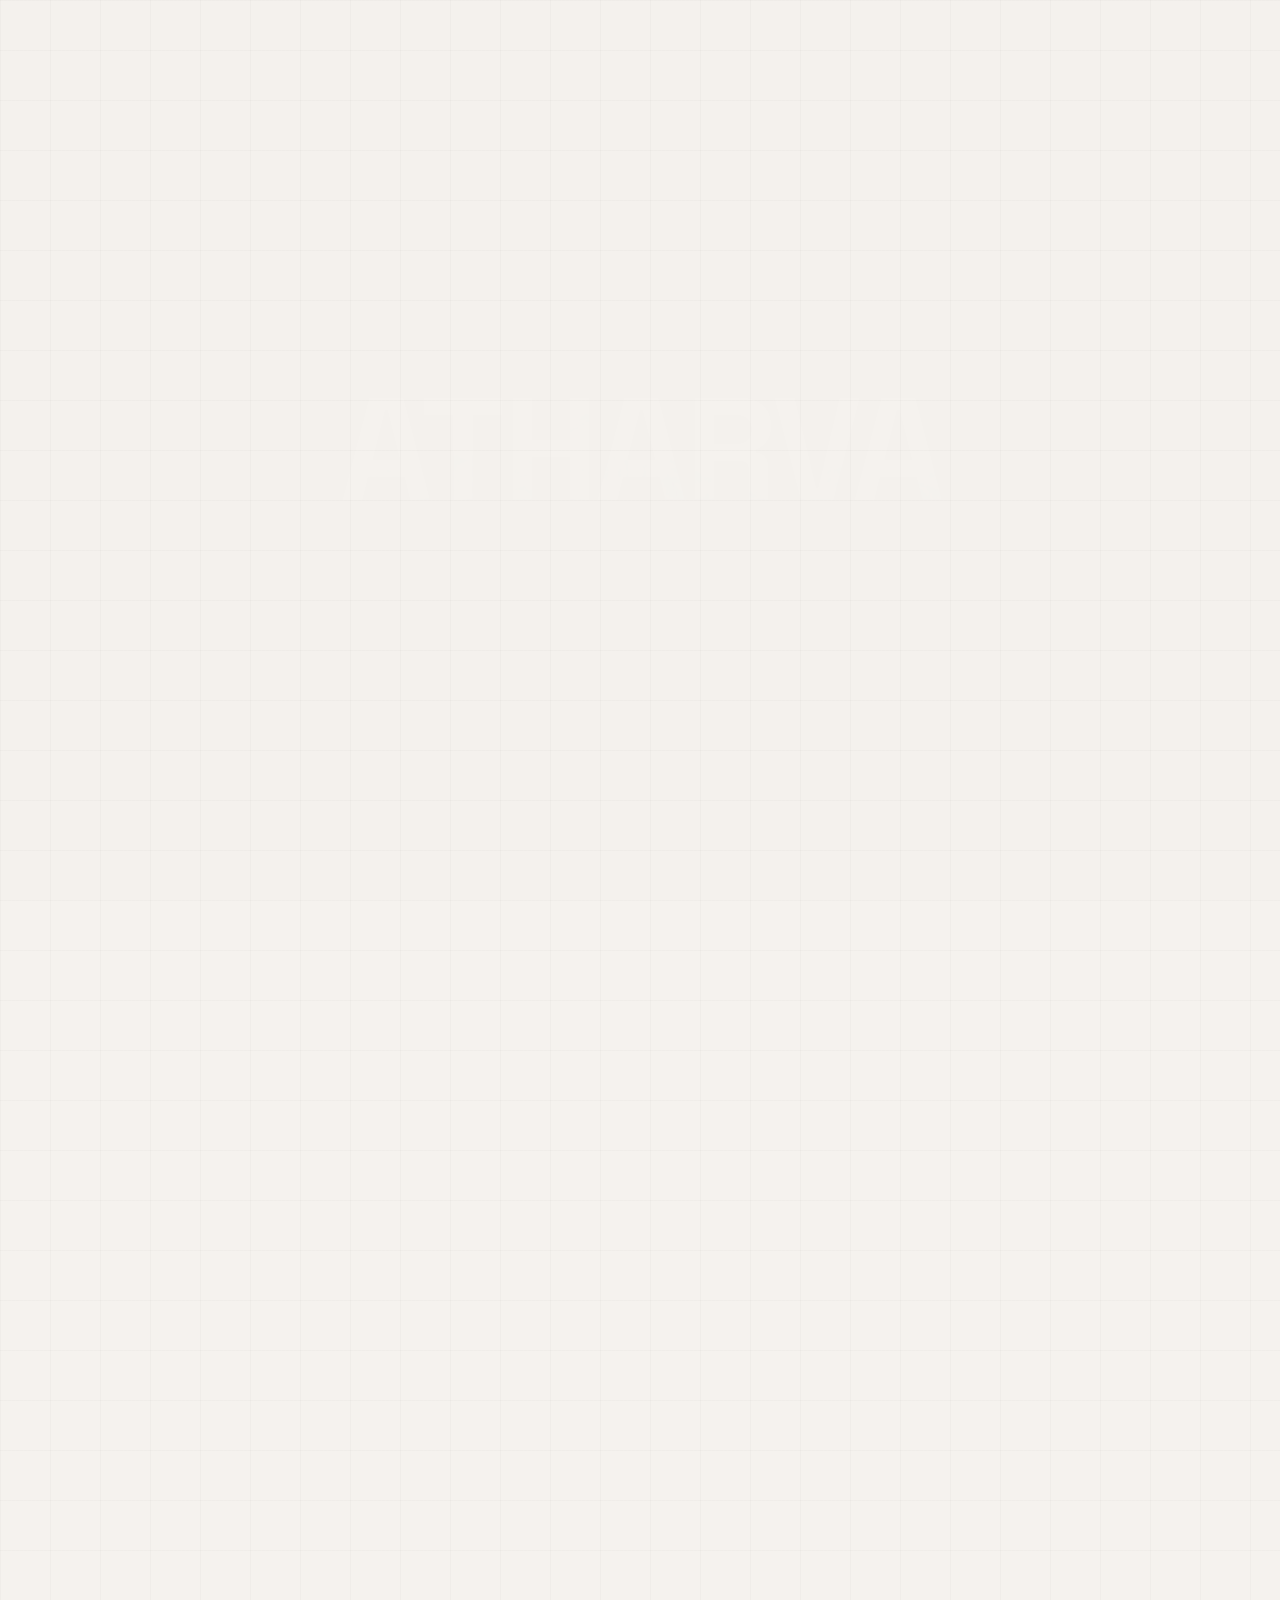
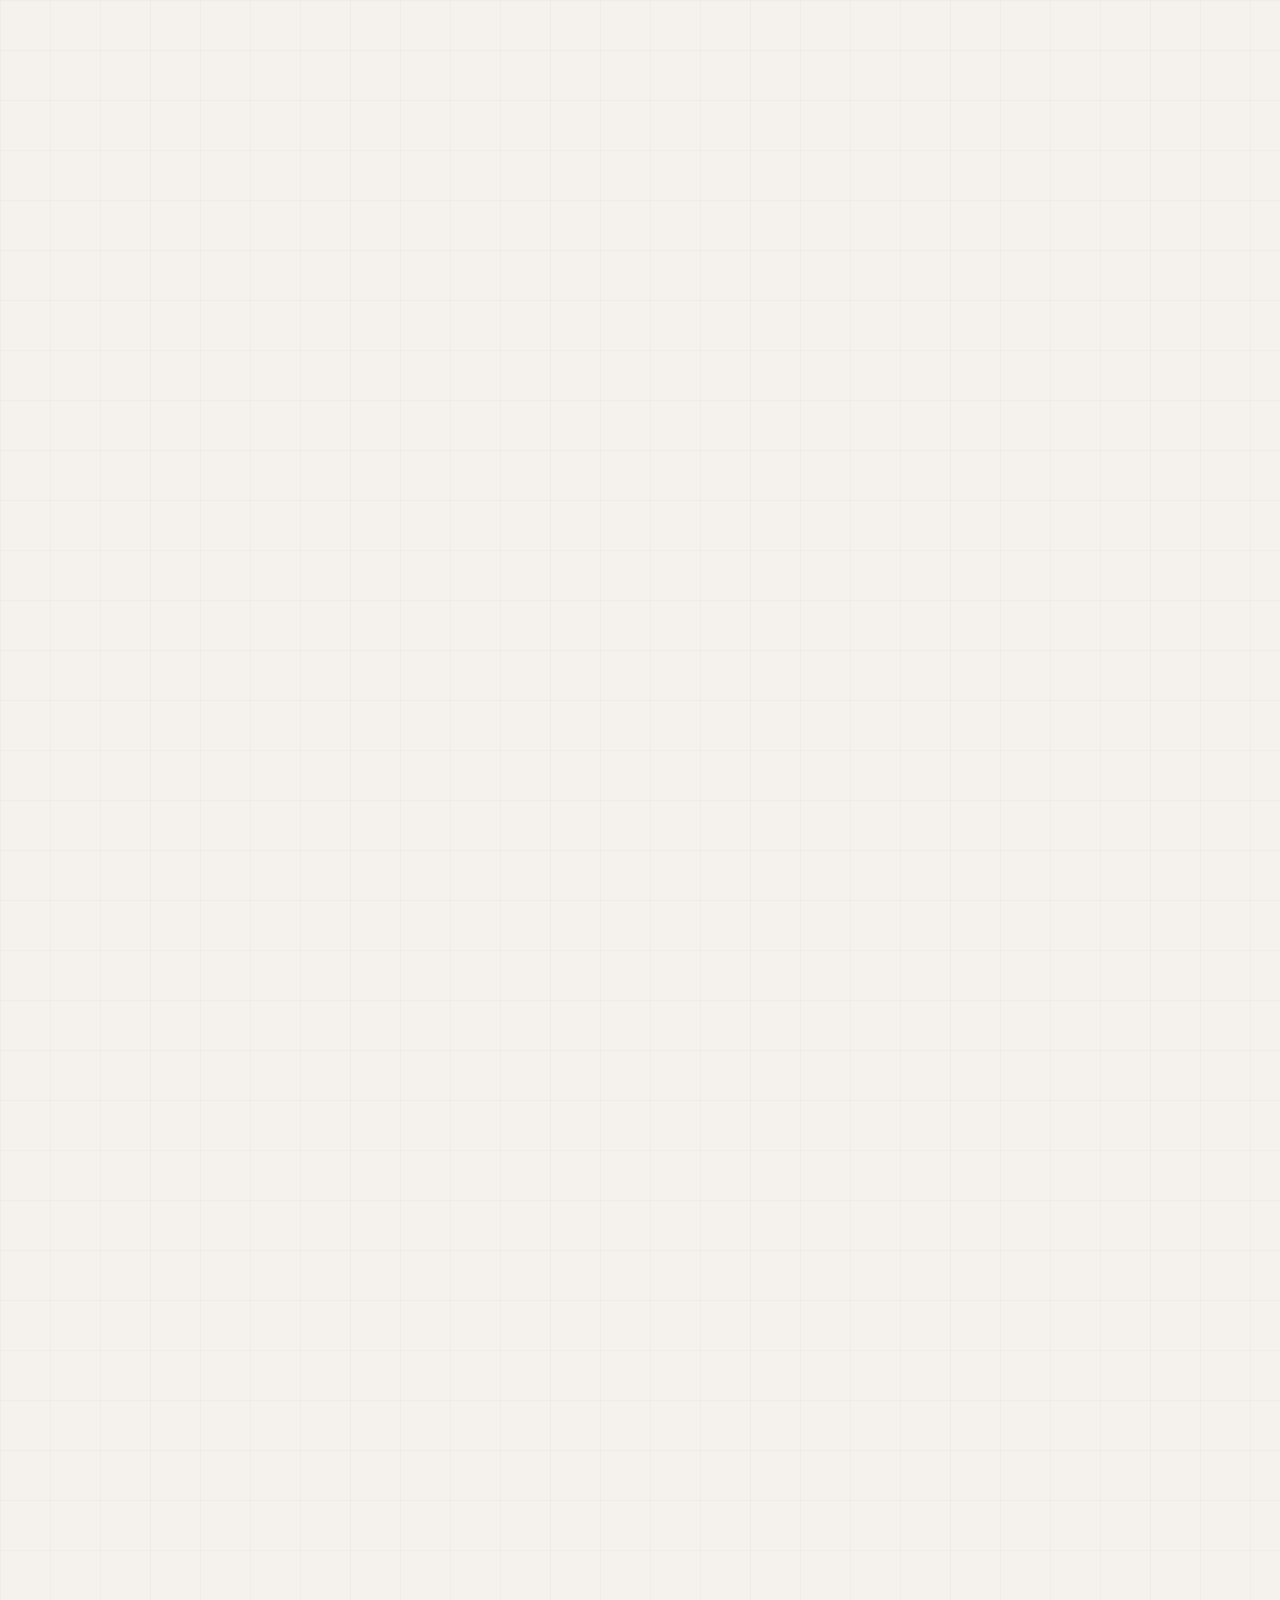
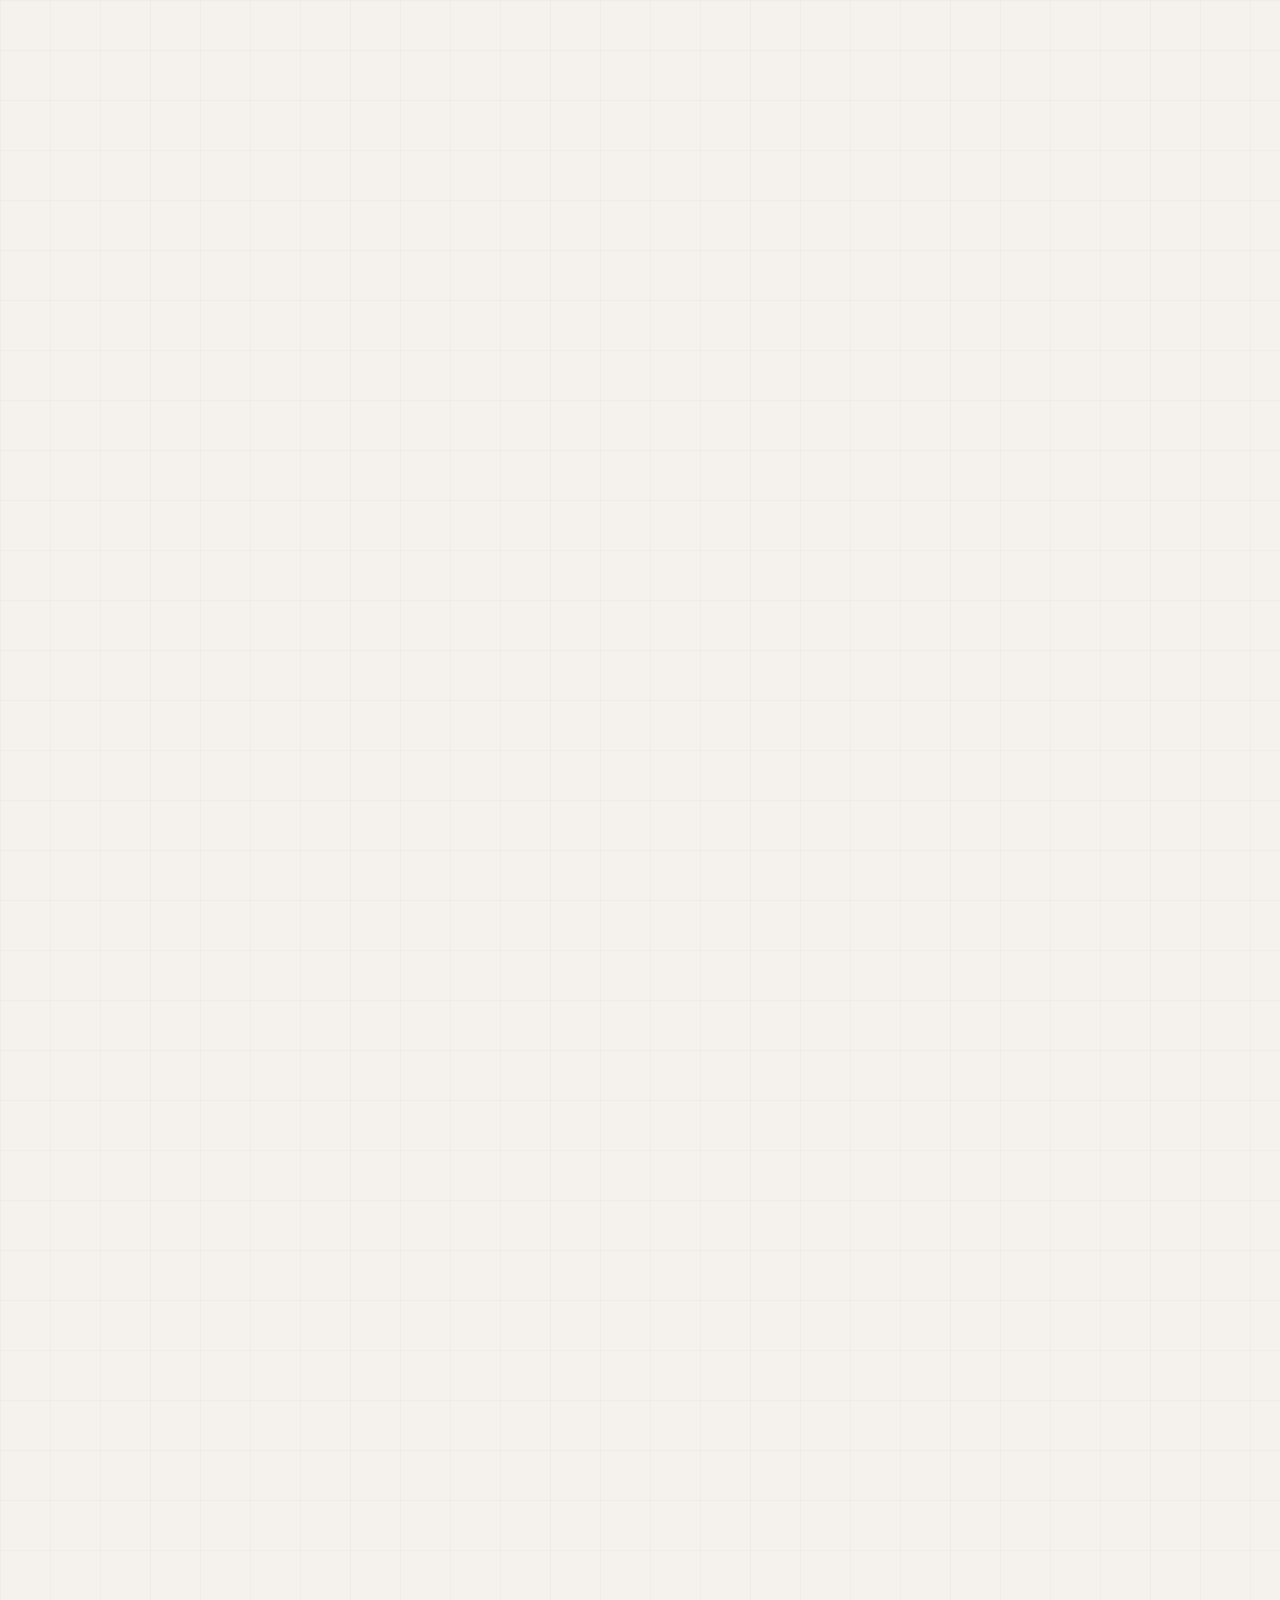
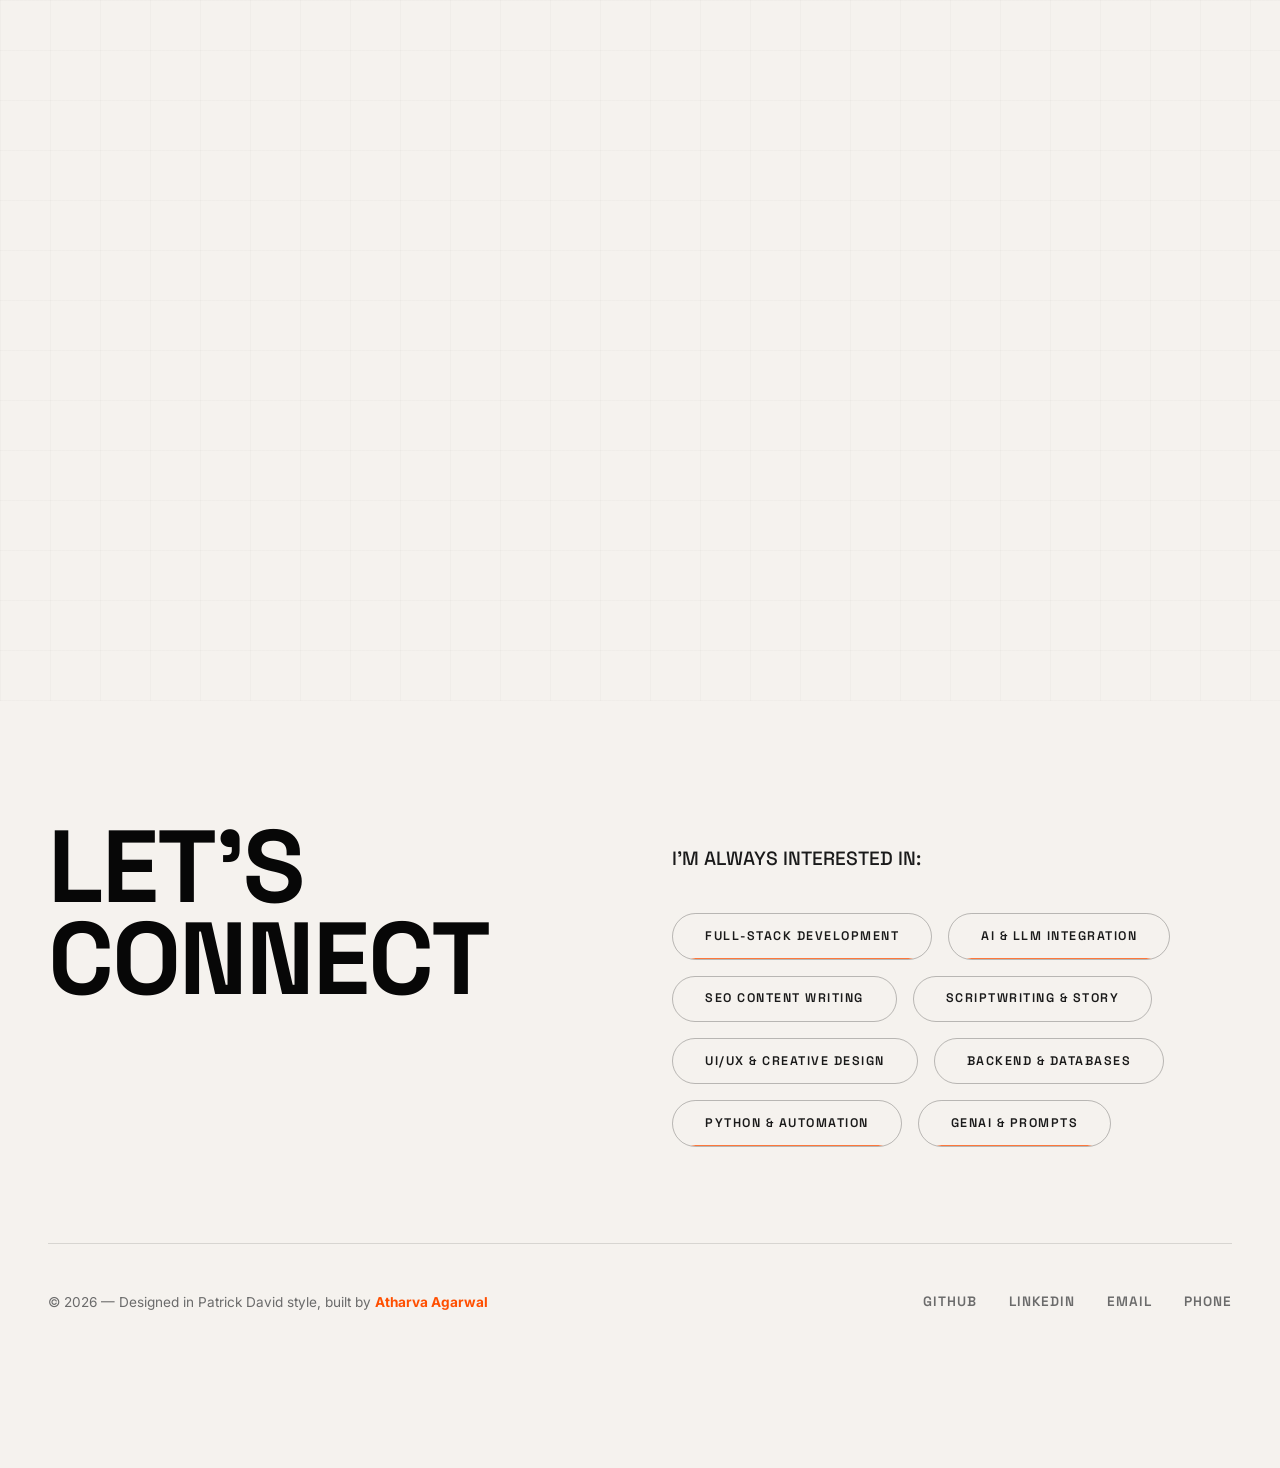
==== commit c37a8d9d: "clean: remove background audio and volume controls from profile" ====
--- a/index.html
+++ b/index.html
@@ -51,8 +51,6 @@
 </head>
 <body>
 
-    <audio id="preloader-audio" src="audio/mp1.mp3" loop></audio>
-
     <!-- DYNAMIC ENTRY PRELOADER (Horizontal Tapestry Arc + Word Collision + Marvel Reveal) -->
     <div id="preloader" class="marvel-overlay">
         <!-- Flowing Tapestry of Curved Rows -->
@@ -102,9 +100,6 @@
                 </ul>
                 <button id="theme-toggle" class="theme-toggle-btn" aria-label="Toggle dark/light theme" title="Toggle Light/Dark Mode">
                     <i class="fa-solid fa-moon" id="theme-icon"></i>
-                </button>
-                <button id="global-mute-toggle" class="theme-toggle-btn" aria-label="Toggle background music" title="Toggle Music">
-                    <i class="fa-solid fa-volume-high" id="global-mute-icon"></i>
                 </button>
                 <a href="resume.pdf" class="nav-resume-btn" target="_blank">Resume</a>
             </nav>
